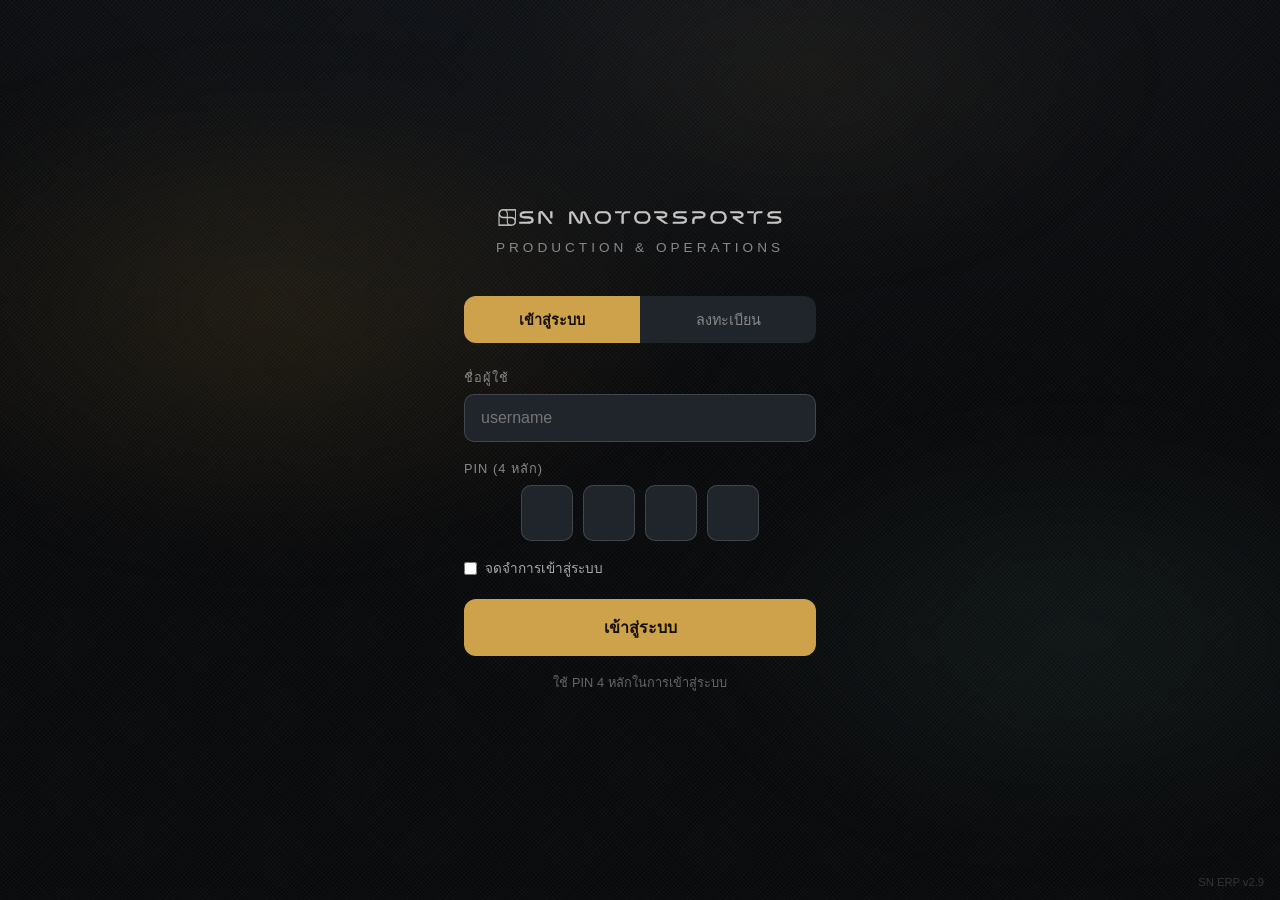
==== admin.html @ 0fe87584 "perf: cut Apps Script call volume + parallelize slow loads (fixes slow loads & flaky login) Every /e" ====
<!DOCTYPE html>
<html lang="th">
<head>
<!--sn-me-->
<script>(function(){try{var page=(location.pathname.split('/').pop()||'index.html');if(page==='login.html')return;var API='https://script.google.com/macros/s/AKfycbzMqTc5rY4oi2jelEuuMZhybmbx-_13zaG0zDDrjvjC09Bx3sloUEa4c1V8Cv3fTtZW/exec';var tok=sessionStorage.getItem('sn_token')||localStorage.getItem('sn_token');var raw=sessionStorage.getItem('sn_user')||localStorage.getItem('sn_user');if(!tok||!raw)return;var u;try{u=JSON.parse(raw);}catch(e){return;}try{var _mt=+(sessionStorage.getItem('sn_me_ts')||0);if(Date.now()-_mt<300000)return;sessionStorage.setItem('sn_me_ts',String(Date.now()));}catch(e){}var keep=!!localStorage.getItem('sn_token');fetch(API+'?api=authMe&token='+encodeURIComponent(tok)).then(function(r){return r.json()}).then(function(d){if(!d)return;if(d.success===false&&(d.code===401||d.code===403)){sessionStorage.clear();try{localStorage.removeItem('sn_token');localStorage.removeItem('sn_user');localStorage.removeItem('sn_perms');}catch(e){}location.replace('login.html');return;}if(d.success&&d.user&&d.user.role&&d.user.role!==u.role){sessionStorage.setItem('sn_user',JSON.stringify(d.user));if(keep)localStorage.setItem('sn_user',JSON.stringify(d.user));fetch(API+'?api=getPermissions').then(function(r){return r.json()}).then(function(pr){if(pr&&pr.permissions){var pj=JSON.stringify(pr.permissions);sessionStorage.setItem('sn_perms',pj);if(keep)localStorage.setItem('sn_perms',pj);}}).catch(function(){}).then(function(){location.reload();});}}).catch(function(){});}catch(e){}})();</script>

<!--sn-perm-->
<script>(function(){try{var page=(location.pathname.split('/').pop()||'index.html');if(page==='login.html'||page==='index.html'||page==='hub.html')return;var raw=sessionStorage.getItem('sn_user')||localStorage.getItem('sn_user');if(!raw)return;var u=JSON.parse(raw);if(!u||u.role==='admin')return;var P=null;try{P=JSON.parse(sessionStorage.getItem('sn_perms')||localStorage.getItem('sn_perms')||'null');}catch(e){}if(P&&P[u.role]){if(P[u.role].indexOf(page)===-1){location.replace('index.html');return;}var allow=P[u.role];document.addEventListener('DOMContentLoaded',function(){document.querySelectorAll('.bottom-nav a,.bnav a').forEach(function(a){var h=(a.getAttribute('href')||'').split('/').pop();if(h&&/\.html$/.test(h)&&h!=='index.html'&&h!=='hub.html'&&allow.indexOf(h)===-1)a.style.display='none';});});}}catch(e){}})();</script>

<link rel="icon" type="image/svg+xml" href="icon.svg">
<link rel="apple-touch-icon" href="icon-192.png">

<meta name="apple-mobile-web-app-capable" content="yes">
<meta name="apple-mobile-web-app-status-bar-style" content="black">
<meta name="theme-color" content="#0a0a0a">

<meta charset="UTF-8">
<meta name="viewport" content="width=device-width,initial-scale=1.0,maximum-scale=1.0,user-scalable=no">
<title>SN ERP — Admin Panel</title>
<link rel="manifest" href="manifest.json">
<style>
*{margin:0;padding:0;box-sizing:border-box}
body{background:#0a0a0a;color:#e0e0e0;font-family:-apple-system,BlinkMacSystemFont,'Segoe UI',Roboto,sans-serif;padding-top:48px}
.auth-bar{position:fixed;top:0;left:0;right:0;height:40px;background:#111;border-bottom:1px solid #222;display:flex;align-items:center;padding:0 12px;font-size:.8rem;z-index:999;gap:8px}
.auth-bar .spacer{flex:1}
.role-badge{padding:2px 8px;border-radius:4px;font-size:.7rem;font-weight:600;text-transform:uppercase}
.role-admin{background:rgba(231,76,60,.2);color:#e74c3c}
.role-manager{background:rgba(243,156,18,.2);color:#f39c12}
.role-operator{background:rgba(46,204,113,.2);color:#68b09b}
.logout-btn{background:#333;border:none;color:#aaa;padding:4px 10px;border-radius:4px;cursor:pointer;font-size:.75rem}
.logout-btn:hover{color:#fff}
.container{max-width:800px;margin:0 auto;padding:16px}
.page-header{display:flex;align-items:center;justify-content:space-between;margin-bottom:20px;flex-wrap:wrap;gap:10px}
.page-header h1{font-size:1.3rem;font-weight:700;color:#fff}
.back-link{color:#888;text-decoration:none;font-size:.85rem}
.back-link:hover{color:#fff}
.stats-row{display:flex;gap:12px;margin-bottom:20px;flex-wrap:wrap}
.stat-card{background:#1a1a1a;border:1px solid #222;border-radius:10px;padding:12px 16px;flex:1;min-width:100px;text-align:center}
.stat-card .num{font-size:1.5rem;font-weight:700;color:#fff}
.stat-card .label{font-size:.7rem;color:#888;text-transform:uppercase;letter-spacing:1px;margin-top:2px}
.user-card{background:#1a1a1a;border:1px solid #222;border-radius:10px;padding:14px 16px;margin-bottom:10px;display:flex;align-items:center;gap:12px;flex-wrap:wrap}
.user-card .user-info{flex:1;min-width:140px}
.user-card .user-name{font-weight:600;color:#fff;font-size:.95rem}
.user-card .user-id{color:#666;font-size:.75rem;margin-top:2px}
.user-card .user-actions{display:flex;gap:8px;align-items:center;flex-wrap:wrap}
.role-select{background:#111;border:1px solid #333;color:#e0e0e0;padding:6px 10px;border-radius:6px;font-size:.8rem;cursor:pointer;outline:none}
.role-select:focus{border-color:#e74c3c}
.btn-sm{padding:6px 12px;border:none;border-radius:6px;font-size:.75rem;cursor:pointer;font-weight:500;transition:opacity .2s}
.btn-sm:hover{opacity:.85}
.btn-reset{background:#333;color:#ccc}
.btn-delete{background:rgba(231,76,60,.15);color:#e74c3c}
.btn-save{background:#e74c3c;color:#fff}
.loading{text-align:center;padding:40px;color:#666}
.toast{position:fixed;bottom:20px;left:50%;transform:translateX(-50%);background:#68b09b;color:#fff;padding:10px 20px;border-radius:8px;font-size:.85rem;display:none;z-index:9999}
.toast.error{background:#e74c3c}
.empty-state{text-align:center;padding:40px;color:#666;font-size:.9rem}
.perm-table{width:100%;border-collapse:collapse;font-size:.82rem;background:#1a1a1a;border:1px solid #222;border-radius:10px;overflow:hidden}
.perm-table th,.perm-table td{padding:10px 6px;border-bottom:1px solid #222;text-align:center}
.perm-table tr:last-child td{border-bottom:none}
.perm-table th:first-child,.perm-table td:first-child{text-align:left;padding-left:14px;color:#ccc}
.perm-table thead th{color:#888;text-transform:uppercase;font-size:.66rem;letter-spacing:.5px}
.perm-table input{width:18px;height:18px;accent-color:#cea24a;cursor:pointer}
@media(max-width:480px){
.user-card{flex-direction:column;align-items:flex-start}
.user-card .user-actions{width:100%;justify-content:flex-end}
}
</style>
<!--sn-perf-->
<link rel="preconnect" href="https://script.google.com" crossorigin>
<link rel="preconnect" href="https://cdnjs.cloudflare.com">
<script>if('serviceWorker'in navigator){addEventListener('load',function(){navigator.serviceWorker.register('sw.js').catch(function(){})})}</script>
<link rel="stylesheet" href="axis.css">
</head>
<body>

<div class="container">
  <div class="page-header">
    <h1>Admin Panel</h1>
    <a href="index.html" class="back-link">Hub</a>
  </div>
  
  <div class="stats-row" id="statsRow">
    <div class="stat-card"><div class="num" id="totalUsers">-</div><div class="label">Users</div></div>
    <div class="stat-card"><div class="num" id="totalAdmin">-</div><div class="label">Admin</div></div>
    <div class="stat-card"><div class="num" id="totalProduction">-</div><div class="label">Production</div></div>
    <div class="stat-card"><div class="num" id="totalFinance">-</div><div class="label">Finance</div></div>
    <div class="stat-card"><div class="num" id="totalMarketing">-</div><div class="label">Marketing</div></div>
  </div>
  
  <div style="display:flex;justify-content:flex-end;margin:0 0 12px">
    <button class="btn-sm btn-save" onclick="toggleAddUser()">+ เพิ่มผู้ใช้</button>
  </div>
  <div id="addUserForm" style="display:none;background:#151515;border:1px solid #222;border-radius:12px;padding:14px;margin-bottom:14px">
    <div style="font-weight:700;margin-bottom:10px">เพิ่มผู้ใช้ใหม่</div>
    <input id="nuUser" placeholder="username (a-z, 0-9, _)" autocapitalize="off" autocorrect="off" spellcheck="false" style="width:100%;padding:10px;border-radius:8px;border:1px solid #333;background:#0d0d0d;color:#fff;margin-bottom:8px">
    <input id="nuName" placeholder="ชื่อแสดง" style="width:100%;padding:10px;border-radius:8px;border:1px solid #333;background:#0d0d0d;color:#fff;margin-bottom:8px">
    <input id="nuPin" placeholder="PIN 4 หลัก" maxlength="4" inputmode="numeric" style="width:100%;padding:10px;border-radius:8px;border:1px solid #333;background:#0d0d0d;color:#fff;margin-bottom:8px">
    <select id="nuRole" class="role-select" style="width:100%;margin-bottom:12px">
      <option value="production">Production</option>
      <option value="finance">Finance</option>
      <option value="marketing">Marketing</option>
      <option value="admin">Admin</option>
    </select>
    <div style="display:flex;gap:8px;justify-content:flex-end">
      <button class="btn-sm btn-reset" onclick="toggleAddUser()">ยกเลิก</button>
      <button class="btn-sm btn-save" onclick="addUser()">สร้างผู้ใช้</button>
    </div>
  </div>

  <div id="userList"><div class="loading">Loading users...</div></div>

  <div style="margin-top:28px">
    <h2 style="font-size:1.1rem;color:#fff;margin-bottom:6px">สิทธิ์การเข้าถึง (Permissions)</h2>
    <p style="color:#888;font-size:.8rem;margin-bottom:12px">ติ๊กว่าแต่ละแผนกเห็นหน้าไหนได้บ้าง · <strong style="color:#cea24a">admin เห็นทุกหน้าเสมอ</strong> · หน้า Hub เปิดให้ทุกคน</p>
    <div id="permMatrix" class="loading">Loading...</div>
    <div style="display:flex;justify-content:flex-end;margin-top:12px">
      <button class="btn-sm btn-save" onclick="savePerms()">บันทึกสิทธิ์</button>
    </div>
  </div>
</div>

<div class="toast" id="toast"></div>

<script>
var API = 'https://script.google.com/macros/s/AKfycbzMqTc5rY4oi2jelEuuMZhybmbx-_13zaG0zDDrjvjC09Bx3sloUEa4c1V8Cv3fTtZW/exec';

// ===== Auth Guard =====
(function(){
  var t=sessionStorage.getItem('sn_token')||localStorage.getItem('sn_token');if(!sessionStorage.getItem('sn_token')&&localStorage.getItem('sn_token')){sessionStorage.setItem('sn_token',localStorage.getItem('sn_token'));sessionStorage.setItem('sn_user',localStorage.getItem('sn_user'));}
  var u=sessionStorage.getItem('sn_user');
  if(!t||!u){window.location.href='login.html';return;}
  u=JSON.parse(u);
  var perms={'admin.html':['admin'],'index.html':['admin','manager','operator'],'production.html':['admin','manager','operator'],'inventory.html':['admin','manager'],'finance.html':['admin'],'qr.html':['admin','manager','operator'],'report.html':['admin','manager']};
  var page=location.pathname.split('/').pop()||'index.html';
  if(perms[page]&&perms[page].indexOf(u.role)<0){window.location.href='index.html';return;}
  var bar=document.createElement('div');bar.className='auth-bar';
  bar.innerHTML='<img src="logo.svg" style="height:clamp(14px,3.5vw,22px);vertical-align:middle;margin-right:6px"><strong>'+u.name+'</strong><span class="role-badge role-'+u.role+'">'+u.role+'</span><span class="spacer"></span><button class="logout-btn" onclick="snLogout()">Logout</button>';
  document.body.prepend(bar);
  window._snUser=u; window._snToken=t;
})();
function snLogout(){
  var t=sessionStorage.getItem('sn_token');
  if(t)fetch(API,{method:'POST',headers:{'Content-Type':'text/plain'},body:JSON.stringify({action:'auth_logout',token:t})});
  sessionStorage.removeItem('sn_token');sessionStorage.removeItem('sn_user');localStorage.removeItem('sn_token');localStorage.removeItem('sn_user');
  window.location.href='login.html';
}

// ===== Add User =====
function toggleAddUser(){
  var f=document.getElementById('addUserForm');
  f.style.display = (f.style.display==='none'||!f.style.display) ? 'block' : 'none';
}
function addUser(){
  var u=document.getElementById('nuUser').value.trim();
  var n=document.getElementById('nuName').value.trim();
  var p=document.getElementById('nuPin').value;
  var role=document.getElementById('nuRole').value;
  if(!/^[a-zA-Z0-9_]+$/.test(u)){showToast('username ต้องเป็น a-z, 0-9, _ เท่านั้น','error');return;}
  if(!n){showToast('กรุณาระบุชื่อแสดง','error');return;}
  if(!/^\d{4}$/.test(p)){showToast('PIN ต้องเป็นตัวเลข 4 หลัก','error');return;}
  // register as operator first (backend only allows admin/manager/operator on register),
  // then promote to the chosen department role via auth_update_user
  apiPost({action:'auth_register',username:u,name:n,pin:p,role:'operator'},function(d){
    if(d.success){
      if(role!=='operator'){
        apiPost({action:'auth_update_user',token:window._snToken,targetUsername:u,newRole:role},function(){loadUsers();});
      }
      showToast('สร้างผู้ใช้ '+u+' ('+role+') แล้ว');
      document.getElementById('nuUser').value='';
      document.getElementById('nuName').value='';
      document.getElementById('nuPin').value='';
      toggleAddUser();
      loadUsers();
    } else {
      showToast(d.error||'สร้างผู้ใช้ไม่สำเร็จ','error');
    }
  });
}

// ===== Load Users =====
function loadUsers(){
  var token = window._snToken;
  fetch(API+'?api=authListUsers&token='+token)
  .then(function(r){return r.json();})
  .then(function(d){
    if(d.error){document.getElementById('userList').innerHTML='<div class="empty-state">'+d.error+'</div>';return;}
    var users = d.users || [];
    renderStats(users);
    renderUsers(users);
  })
  .catch(function(err){
    document.getElementById('userList').innerHTML='<div class="empty-state">Error: '+err.message+'</div>';
  });
}

// role dropdown options — admin + 3 departments (+ keep any legacy role visible)
function roleOpts(cur){
  var roles=[['admin','Admin'],['production','Production'],['finance','Finance'],['marketing','Marketing']];
  if(cur && !roles.some(function(r){return r[0]===cur;})) roles.push([cur, cur]);
  return roles.map(function(r){return '<option value="'+r[0]+'"'+(cur===r[0]?' selected':'')+'>'+r[1]+'</option>';}).join('');
}

function renderStats(users){
  function c(role){return users.filter(function(u){return u.role===role;}).length;}
  document.getElementById('totalUsers').textContent = users.length;
  document.getElementById('totalAdmin').textContent = c('admin');
  document.getElementById('totalProduction').textContent = c('production');
  document.getElementById('totalFinance').textContent = c('finance');
  document.getElementById('totalMarketing').textContent = c('marketing');
}

function renderUsers(users){
  var html = '';
  users.forEach(function(u){
    var isSelf = u.username === window._snUser.username;
    html += '<div class="user-card" id="user-'+u.username+'">'
      + '<div class="user-info">'
      + '<div class="user-name">'+u.name+(isSelf?' (you)':'')+'</div>'
      + '<div class="user-id">@'+u.username+' | created: '+(u.created||'N/A')+'</div>'
      + '</div>'
      + '<div class="user-actions">'
      + '<select class="role-select" id="role-'+u.username+'" '+(isSelf?'disabled':'')+' data-original="'+u.role+'">'
      + roleOpts(u.role)
      + '</select>'
      + (isSelf?'':'<button class="btn-sm btn-save" onclick="changeRole(\''+u.username+'\')">Save</button>')
      + (isSelf?'':'<button class="btn-sm btn-reset" onclick="resetPin(\''+u.username+'\')">Reset PIN</button>')
      + (isSelf?'':'<button class="btn-sm btn-delete" onclick="deleteUser(\''+u.username+'\')">Delete</button>')
      + '</div></div>';
  });
  document.getElementById('userList').innerHTML = html || '<div class="empty-state">No users found</div>';
}

// ===== Actions =====
function changeRole(username){
  var sel = document.getElementById('role-'+username);
  var newRole = sel.value;
  var orig = sel.getAttribute('data-original');
  if(newRole === orig){showToast('Role is already '+newRole);return;}
  if(!confirm('Change '+username+' role to '+newRole+'?'))return;
  
  apiPost({action:'auth_update_user',token:window._snToken,targetUsername:username,newRole:newRole},function(d){
    if(d.success){showToast(username+' role changed to '+newRole);sel.setAttribute('data-original',newRole);loadUsers();}
    else showToast(d.error||'Failed','error');
  });
}

function resetPin(username){
  var newPin = prompt('New 4-digit PIN for '+username+':');
  if(!newPin||newPin.length!==4||!/^\d{4}$/.test(newPin)){showToast('PIN must be 4 digits','error');return;}
  
  apiPost({action:'auth_update_user',token:window._snToken,targetUsername:username,newPin:newPin},function(d){
    if(d.success) showToast('PIN reset for '+username);
    else showToast(d.error||'Failed','error');
  });
}

function deleteUser(username){
  if(!confirm('ปิดการใช้งาน '+username+' ? (ผู้ใช้จะเข้าระบบไม่ได้)'))return;
  // backend has no hard-delete; disabling (active:false) blocks login
  apiPost({action:'auth_update_user',token:window._snToken,targetUsername:username,active:false},function(d){
    if(d.success){showToast(username+' ถูกปิดการใช้งานแล้ว');loadUsers();}
    else showToast(d.error||'Failed','error');
  });
}

function apiPost(data, cb){
  fetch(API,{method:'POST',headers:{'Content-Type':'text/plain'},body:JSON.stringify(data)})
  .then(function(r){return r.json();})
  .then(cb)
  .catch(function(e){showToast('Network error: '+e.message,'error');});
}

function showToast(msg,type){
  var t=document.getElementById('toast');
  t.textContent=msg;
  t.className='toast'+(type==='error'?' error':'');
  t.style.display='block';
  setTimeout(function(){t.style.display='none';},3000);
}

// ===== Permissions matrix =====
var PERM_PAGES=[['production.html','Production'],['inventory.html','Inventory'],['finance.html','Finance'],['cost.html','Cost'],['qr.html','QR'],['report.html','Report']];
var PERM_ROLES=['production','finance','marketing'];
var _perms={};
function loadPerms(){
  fetch(API+'?api=getPermissions').then(function(r){return r.json()}).then(function(d){
    _perms=(d&&d.permissions)||{};
    renderPermMatrix();
  }).catch(function(){document.getElementById('permMatrix').innerHTML='<div class="empty-state">โหลดสิทธิ์ไม่ได้</div>';});
}
function renderPermMatrix(){
  var h='<table class="perm-table"><thead><tr><th>หน้า</th>';
  PERM_ROLES.forEach(function(r){h+='<th>'+r+'</th>';});
  h+='</tr></thead><tbody>';
  PERM_PAGES.forEach(function(pg){
    h+='<tr><td>'+pg[1]+'</td>';
    PERM_ROLES.forEach(function(r){
      var on=(_perms[r]||[]).indexOf(pg[0])!==-1;
      h+='<td><input type="checkbox" data-role="'+r+'" data-page="'+pg[0]+'"'+(on?' checked':'')+'></td>';
    });
    h+='</tr>';
  });
  h+='</tbody></table>';
  document.getElementById('permMatrix').innerHTML=h;
}
function savePerms(){
  var out={};
  PERM_ROLES.forEach(function(r){out[r]=[];});
  document.querySelectorAll('#permMatrix input[type=checkbox]').forEach(function(c){
    if(c.checked) out[c.getAttribute('data-role')].push(c.getAttribute('data-page'));
  });
  Object.keys(_perms).forEach(function(r){ if(PERM_ROLES.indexOf(r)===-1) out[r]=_perms[r]; }); // keep legacy roles
  apiPost({action:'save_permissions',token:window._snToken,permissions:out},function(d){
    if(d.success){_perms=out;showToast('บันทึกสิทธิ์แล้ว (ผู้ใช้เห็นผลเมื่อ login ใหม่)');}
    else showToast(d.error||'บันทึกไม่สำเร็จ','error');
  });
}

// Load on start
loadUsers();
loadPerms();
</script>
</body>
</html>
---- axis.css ----
/* ═══════════════════════════════════════════════════════════════════
   SN ERP — AXIS skin
   Shared design system that reskins every page to the AXIS instrument
   language: night-cockpit ground + carbon weave, gold (#cea24a) accent,
   teal (#68b09b) for "good", Psionic on Latin legends/nav/numerals.
   Loaded LAST in each <head> so it overrides the per-page inline CSS.
   Thai body text intentionally keeps the system font (Psionic is Latin-only).
   ═══════════════════════════════════════════════════════════════════ */
@font-face{
  font-family:'Psionic';
  src:url('fonts/psionic.otf') format('opentype');
  font-weight:normal;font-style:normal;font-display:swap;
}
:root{
  --ground:#08090b; --panel:#14171c; --panel2:#1a1e24; --panelhi:#20242b;
  --hair:rgba(238,240,244,.08); --hair2:rgba(238,240,244,.16);
  --gold:#cea24a; --goldhi:#e0b85a; --golddim:#7a6128; --goldglow:rgba(206,162,74,.16);
  --ink:#eef0f4; --ink2:#8b9199; --ink3:#565c64;
  --live:#68b09b; --amber:#f59e0b; --red:#e0554e;
  --psi:'Psionic','SF Mono',ui-monospace,Menlo,monospace;
}

/* ── Ground: deep cockpit + fine carbon-fibre weave ── */
body{
  background:
    repeating-linear-gradient(45deg, rgba(255,255,255,.014) 0 1.5px, transparent 1.5px 3px),
    repeating-linear-gradient(-45deg, rgba(255,255,255,.014) 0 1.5px, transparent 1.5px 3px),
    radial-gradient(135% 90% at 50% -8%, #101318 0%, #08090b 58%) fixed !important;
  color:var(--ink);
}

/* ── Auth bar → frosted dark w/ gold hairline ── */
.auth-bar{
  background:rgba(18,21,27,.72) !important;
  -webkit-backdrop-filter:blur(18px) saturate(1.2);backdrop-filter:blur(18px) saturate(1.2);
  border-bottom:1px solid rgba(206,162,74,.14) !important;
}
.auth-bar .user-info strong{color:var(--gold) !important}
.auth-bar .role-badge{font-family:var(--psi);letter-spacing:.1em}
.auth-bar .role-admin{background:var(--goldglow) !important;color:var(--gold) !important}
.auth-bar .logout-btn{border-color:var(--hair2) !important;color:var(--ink2) !important;font-family:var(--psi);letter-spacing:.06em}
.auth-bar .logout-btn:hover{border-color:var(--gold) !important;color:var(--gold) !important}

/* ── Wordmark / header ── */
.logo-text{font-family:var(--psi) !important;letter-spacing:.22em !important;color:var(--ink) !important;font-weight:400 !important}
.logo-sub{font-family:var(--psi) !important;color:var(--ink3) !important;letter-spacing:.42em !important}
.divider{background:linear-gradient(90deg,var(--golddim),var(--gold)) !important;box-shadow:0 0 12px -2px var(--goldglow)}

/* ── Panels: section cards / generic cards ── */
.section,.card,.phase-card,.stat,.stcard,.heat{
  background:linear-gradient(180deg,var(--panel2),var(--panel)) !important;
  border:1px solid var(--hair) !important;
}
.section{border-radius:16px !important}

/* ── Section icons (Hub) → gold-tinted, gold glyph ── */
.section-icon{color:var(--gold)}
.section-icon.prod,.section-icon.inv,.section-icon.fin{background:var(--goldglow) !important}
.section-title{letter-spacing:.01em}
.section-desc,.stat-lbl,.flow-step,.hdr{color:var(--ink3) !important}

/* ── Stat values: instrument numerals ── */
.stat-val,.stat .n,.big,.val{font-family:var(--psi) !important;font-variant-numeric:tabular-nums;letter-spacing:.02em}
.stat-val.red{color:var(--gold) !important}     /* "active / in-progress" reads as the accent */
.stat-val.green{color:var(--live) !important}
.stat-val.amber{color:var(--amber) !important}

/* ── Flow / active step ── */
.flow-step.active{color:var(--ink) !important;font-weight:600}
.flow-sep{color:var(--golddim) !important}

/* ── Buttons ── */
.btn-p,.btn-g{
  background:var(--gold) !important;color:#161003 !important;font-weight:700;
  box-shadow:0 8px 22px -10px var(--goldglow);
}
.btn-o{background:transparent !important;border:1px solid var(--hair2) !important;color:var(--ink2) !important}
.btn-o:active{border-color:var(--gold) !important;color:var(--gold) !important}

/* ── Bottom nav → gold active, Psionic ── */
.bottom-nav{background:rgba(15,17,21,.94) !important;border-top:1px solid rgba(206,162,74,.14) !important}
.bottom-nav a{font-family:var(--psi) !important;letter-spacing:.08em;color:var(--ink3) !important;text-transform:uppercase;font-size:9.5px !important}
.bottom-nav a.active{color:var(--gold) !important}

/* ── Sub-links (Hub) ── */
.sub-link{color:var(--ink2) !important;border-color:var(--hair) !important}
.sub-link:active{background:var(--panelhi) !important}
.sub-link .sl-arrow,.section-arrow{color:var(--golddim) !important}

/* ── Inputs ── */
input,select,textarea{background:var(--panelhi) !important;border:1px solid var(--hair2) !important;color:var(--ink) !important}
input:focus,select:focus,textarea:focus{border-color:var(--gold) !important;outline:none}

/* ── Spinners / accents ── */
.spinner,.loading-spinner{border-top-color:var(--gold) !important}

/* ── Toast (keep semantic ok/err, refine ok→gold) ── */
.toast-ok{background:var(--gold) !important;color:#161003 !important}

/* ── Admin FAB → gold pill ── */
.admin-fab{background:var(--gold) !important;color:#161003 !important;font-family:var(--psi);letter-spacing:.06em;
  box-shadow:0 8px 22px -8px var(--goldglow) !important}

/* ── Footer ── */
.footer{color:var(--ink3) !important;font-family:var(--psi);letter-spacing:.14em}

/* ── Timeline dots (QR) → gold "now" ── */
.tl-d.now{background:var(--gold) !important;border-color:var(--gold) !important;box-shadow:0 0 10px var(--goldglow) !important}
.tl-d.done{background:var(--live) !important;border-color:var(--live) !important}

/* ── Bespoke brand classes (finance / cost tabs & buttons) → gold, danger stays red ── */
.tab.active{background:var(--gold) !important;color:#161003 !important;border-color:var(--gold) !important}
.tab-bar{background:var(--panelhi) !important}
.tab-bar button.active{background:var(--gold) !important;color:#161003 !important}
.btn-primary{background:var(--gold) !important;color:#161003 !important}
.btn-primary:hover{background:var(--goldhi) !important}
.btn-secondary{background:var(--panelhi) !important;color:var(--ink) !important;border:1px solid var(--hair2) !important}
.upload-zone{border-color:var(--hair2) !important}
.upload-zone:hover,.upload-zone.dragover{border-color:var(--gold) !important;background:rgba(206,162,74,.06) !important}
.badge-income{background:rgba(104,176,155,.14) !important;color:var(--live) !important}
.status-step.done{background:var(--gold) !important}
.status-step.current{background:var(--amber) !important}
.filter-btn.active{color:var(--gold) !important;border-color:var(--gold) !important}
/* finance / generic cards + panels that use their own class names */
.cf-card,.summary-box,.preview-card,.inv-item,.sum-item,.modal,.confirm-box,.batch-card,.tab{
  background:linear-gradient(180deg,var(--panel2),var(--panel)) !important;border-color:var(--hair) !important;
}
/* numeric headline values → instrument face */
.sum-item .n,.batch-id{font-family:var(--psi) !important;font-variant-numeric:tabular-nums}
/* finance currency values can be large (฿ hundreds-of-thousands) → narrower tabular
   mono instead of the wide Psionic so they never overflow the card */
.summary-box .num,.cf-card .amount{font-family:ui-monospace,'SF Mono',Menlo,monospace !important;
  font-variant-numeric:tabular-nums;letter-spacing:-.01em;white-space:nowrap}
.summary-box .num{font-size:1.2rem !important}
.cf-card .amount{font-size:1.1rem !important}
/* page sub-heads / muted text alignment with AXIS ink scale */
.subtitle,.batch-meta,.inv-meta,.preview-row .label,.hdr{color:var(--ink3) !important}

/* ═══════════════════════════════════════════════════════════════════
   AXIS APP PARITY — frosted glass + living aero background
   Makes the ERP read like the SN AXIS companion app: translucent
   panels over a slowly-drifting gold/teal aero glow on the carbon weave.
   ═══════════════════════════════════════════════════════════════════ */

/* Living aero-flow layer — sits above the carbon ground, below content */
body::before{
  content:'';position:fixed;inset:-15%;z-index:-1;pointer-events:none;
  background:
    radial-gradient(38% 30% at 28% 38%, rgba(206,162,74,.12), transparent 70%),
    radial-gradient(32% 26% at 76% 66%, rgba(104,176,155,.08), transparent 72%),
    radial-gradient(30% 24% at 60% 18%, rgba(206,162,74,.06), transparent 70%);
  filter:blur(40px);
  animation:snAero 26s ease-in-out infinite alternate;
}
@keyframes snAero{
  0%{transform:translate3d(-3%,-2%,0) scale(1.05)}
  100%{transform:translate3d(3%,3%,0) scale(1.18)}
}

/* Frosted-glass primary surfaces — translucent + blur so the aero drifts through */
.section,.card,.phase-card,.stat,.stcard,.heat,.cf-card,.summary-box,
.modal,.confirm-box,.preview-card,.tab,.upload-zone{
  background:linear-gradient(180deg, rgba(27,31,38,.60), rgba(18,21,27,.50)) !important;
  -webkit-backdrop-filter:blur(16px) saturate(1.3);backdrop-filter:blur(16px) saturate(1.3);
  border:1px solid rgba(206,162,74,.10) !important;
}
/* List rows: translucent but NO blur (keeps long lists smooth on mobile) */
.batch-card,.inv-item,.sum-item{
  background:rgba(23,27,33,.55) !important;
  border:1px solid rgba(206,162,74,.08) !important;
}
/* gold-lit frost on selected/active */
.tab.active,.tab-bar button.active{
  background:var(--gold) !important;color:#161003 !important;
  -webkit-backdrop-filter:none;backdrop-filter:none;
}

/* Frosted footer nav (AXIS-app style) with a gold chip under the active tab */
.bottom-nav{
  background:rgba(13,15,19,.80) !important;
  -webkit-backdrop-filter:blur(20px) saturate(1.2);backdrop-filter:blur(20px) saturate(1.2);
  border-top:1px solid rgba(206,162,74,.16) !important;
}
.bottom-nav a.active{position:relative}
.bottom-nav a.active::after{
  content:'';position:absolute;left:50%;bottom:5px;transform:translateX(-50%);
  width:18px;height:3px;border-radius:2px;background:var(--gold);box-shadow:0 0 8px var(--goldglow);
}

/* Softer, deeper card shadow so panels float like the app */
.section,.card,.cf-card,.summary-box,.stat{box-shadow:0 10px 30px -18px rgba(0,0,0,.7)}

@media (prefers-reduced-motion: reduce){
  body::before{animation:none}
}

/* admin primary action button → gold (was racing red) */
.btn-save{background:var(--gold) !important;color:#161003 !important;font-weight:700}

/* department role badges (auth-bar + admin) */
.role-production{background:rgba(96,165,250,.18) !important;color:#60a5fa !important}
.role-finance{background:rgba(104,176,155,.18) !important;color:#68b09b !important}
.role-marketing{background:rgba(167,139,250,.18) !important;color:#a78bfa !important}
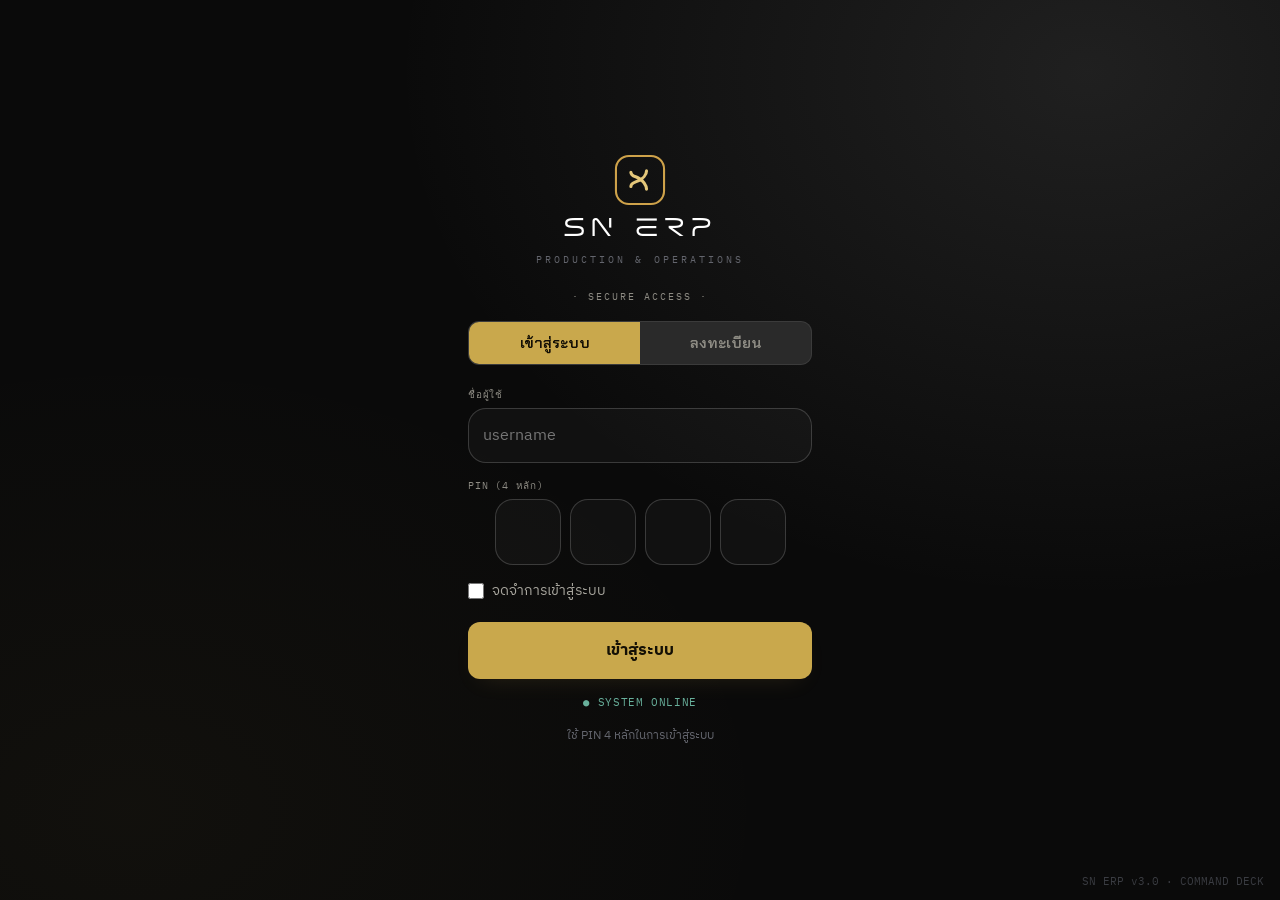
==== commit cafd1c3d: "Implement Operations Lounge UI and batch media evidence flow" ====
--- a/admin.html
+++ b/admin.html
@@ -70,6 +70,8 @@
 <link rel="preconnect" href="https://cdnjs.cloudflare.com">
 <script>if('serviceWorker'in navigator){addEventListener('load',function(){navigator.serviceWorker.register('sw.js').catch(function(){})})}</script>
 <link rel="stylesheet" href="axis.css">
+<link rel="stylesheet" href="lounge.css">
+<script src="axis.js" defer></script>
 </head>
 <body>
 
--- a/axis.css
+++ b/axis.css
@@ -1,203 +1,286 @@
 /* ═══════════════════════════════════════════════════════════════════
-   SN ERP — AXIS skin
-   Shared design system that reskins every page to the AXIS instrument
-   language: night-cockpit ground + carbon weave, gold (#cea24a) accent,
-   teal (#68b09b) for "good", Psionic on Latin legends/nav/numerals.
-   Loaded LAST in each <head> so it overrides the per-page inline CSS.
-   Thai body text intentionally keeps the system font (Psionic is Latin-only).
-   ═══════════════════════════════════════════════════════════════════ */
-@font-face{
-  font-family:'Psionic';
-  src:url('fonts/psionic.otf') format('opentype');
-  font-weight:normal;font-style:normal;font-display:swap;
-}
+   SN ERP — COMMAND DECK skin  (direction A+C)
+   A's carbon-and-gold gauge shell + C's dense mono data & status chips.
+   Loaded LAST in each <head> so it overrides per-page inline CSS.
+   Type: Chakra Petch (display/labels/numerals, Thai+Latin) ·
+         IBM Plex Sans Thai (body) · IBM Plex Mono (ids/data/system text).
+   ═══════════════════════════════════════════════════════════════════ */
+@import url('https://fonts.googleapis.com/css2?family=Chakra+Petch:wght@400;500;600;700&family=IBM+Plex+Sans+Thai:wght@300;400;500;600;700&family=IBM+Plex+Mono:wght@400;500;600&display=swap');
+/* SN brand wordmark font (Latin-only) — used for the "SN ERP" wordmark */
+@font-face{font-family:'Psionic';src:url('fonts/psionic.otf') format('opentype');font-weight:400 700;font-style:normal;font-display:swap;}
+
 :root{
-  --ground:#08090b; --panel:#14171c; --panel2:#1a1e24; --panelhi:#20242b;
-  --hair:rgba(238,240,244,.08); --hair2:rgba(238,240,244,.16);
-  --gold:#cea24a; --goldhi:#e0b85a; --golddim:#7a6128; --goldglow:rgba(206,162,74,.16);
-  --ink:#eef0f4; --ink2:#8b9199; --ink3:#565c64;
-  --live:#68b09b; --amber:#f59e0b; --red:#e0554e;
-  --psi:'Psionic','SF Mono',ui-monospace,Menlo,monospace;
-}
-
-/* ── Ground: deep cockpit + fine carbon-fibre weave ── */
-body{
+  --ground:#08090b; --panel:#141519; --panel2:#181b21; --panelhi:#1e222a;
+  --hair:rgba(238,240,244,.08); --hair2:rgba(238,240,244,.15);
+  --gold:#cea24a; --goldhi:#e4c77a; --golddim:#7a6128; --goldglow:rgba(206,162,74,.16); --goldline:rgba(206,162,74,.22);
+  --ink:#ecebe5; --ink2:#8d8b83; --ink3:#63656d;
+  --live:#68b09b; --amber:#e8a13c; --red:#e5555a;
+  --disp:'Chakra Petch',system-ui,sans-serif;
+  --body:'IBM Plex Sans Thai',system-ui,sans-serif;
+  --mono:'IBM Plex Mono',ui-monospace,'SF Mono',Menlo,monospace;
+  --psi:var(--disp);   /* legacy: everything that used Psionic now uses Chakra Petch */
+}
+
+/* ── Global type ── */
+body{font-family:var(--body) !important;color:var(--ink);
   background:
-    repeating-linear-gradient(45deg, rgba(255,255,255,.014) 0 1.5px, transparent 1.5px 3px),
-    repeating-linear-gradient(-45deg, rgba(255,255,255,.014) 0 1.5px, transparent 1.5px 3px),
-    radial-gradient(135% 90% at 50% -8%, #101318 0%, #08090b 58%) fixed !important;
-  color:var(--ink);
-}
-
-/* ── Auth bar → frosted dark w/ gold hairline ── */
-.auth-bar{
-  background:rgba(18,21,27,.72) !important;
-  -webkit-backdrop-filter:blur(18px) saturate(1.2);backdrop-filter:blur(18px) saturate(1.2);
-  border-bottom:1px solid rgba(206,162,74,.14) !important;
-}
-.auth-bar .user-info strong{color:var(--gold) !important}
-.auth-bar .role-badge{font-family:var(--psi);letter-spacing:.1em}
-.auth-bar .role-admin{background:var(--goldglow) !important;color:var(--gold) !important}
-.auth-bar .logout-btn{border-color:var(--hair2) !important;color:var(--ink2) !important;font-family:var(--psi);letter-spacing:.06em}
-.auth-bar .logout-btn:hover{border-color:var(--gold) !important;color:var(--gold) !important}
-
-/* ── Wordmark / header ── */
-.logo-text{font-family:var(--psi) !important;letter-spacing:.22em !important;color:var(--ink) !important;font-weight:400 !important}
-.logo-sub{font-family:var(--psi) !important;color:var(--ink3) !important;letter-spacing:.42em !important}
-.divider{background:linear-gradient(90deg,var(--golddim),var(--gold)) !important;box-shadow:0 0 12px -2px var(--goldglow)}
-
-/* ── Panels: section cards / generic cards ── */
-.section,.card,.phase-card,.stat,.stcard,.heat{
-  background:linear-gradient(180deg,var(--panel2),var(--panel)) !important;
-  border:1px solid var(--hair) !important;
-}
-.section{border-radius:16px !important}
-
-/* ── Section icons (Hub) → gold-tinted, gold glyph ── */
-.section-icon{color:var(--gold)}
-.section-icon.prod,.section-icon.inv,.section-icon.fin{background:var(--goldglow) !important}
-.section-title{letter-spacing:.01em}
-.section-desc,.stat-lbl,.flow-step,.hdr{color:var(--ink3) !important}
-
-/* ── Stat values: instrument numerals ── */
-.stat-val,.stat .n,.big,.val{font-family:var(--psi) !important;font-variant-numeric:tabular-nums;letter-spacing:.02em}
-.stat-val.red{color:var(--gold) !important}     /* "active / in-progress" reads as the accent */
-.stat-val.green{color:var(--live) !important}
-.stat-val.amber{color:var(--amber) !important}
-
-/* ── Flow / active step ── */
-.flow-step.active{color:var(--ink) !important;font-weight:600}
-.flow-sep{color:var(--golddim) !important}
-
-/* ── Buttons ── */
-.btn-p,.btn-g{
-  background:var(--gold) !important;color:#161003 !important;font-weight:700;
-  box-shadow:0 8px 22px -10px var(--goldglow);
-}
-.btn-o{background:transparent !important;border:1px solid var(--hair2) !important;color:var(--ink2) !important}
-.btn-o:active{border-color:var(--gold) !important;color:var(--gold) !important}
-
-/* ── Bottom nav → gold active, Psionic ── */
-.bottom-nav{background:rgba(15,17,21,.94) !important;border-top:1px solid rgba(206,162,74,.14) !important}
-.bottom-nav a{font-family:var(--psi) !important;letter-spacing:.08em;color:var(--ink3) !important;text-transform:uppercase;font-size:9.5px !important}
-.bottom-nav a.active{color:var(--gold) !important}
-
-/* ── Sub-links (Hub) ── */
-.sub-link{color:var(--ink2) !important;border-color:var(--hair) !important}
-.sub-link:active{background:var(--panelhi) !important}
-.sub-link .sl-arrow,.section-arrow{color:var(--golddim) !important}
-
-/* ── Inputs ── */
-input,select,textarea{background:var(--panelhi) !important;border:1px solid var(--hair2) !important;color:var(--ink) !important}
-input:focus,select:focus,textarea:focus{border-color:var(--gold) !important;outline:none}
-
-/* ── Spinners / accents ── */
-.spinner,.loading-spinner{border-top-color:var(--gold) !important}
-
-/* ── Toast (keep semantic ok/err, refine ok→gold) ── */
-.toast-ok{background:var(--gold) !important;color:#161003 !important}
-
-/* ── Admin FAB → gold pill ── */
-.admin-fab{background:var(--gold) !important;color:#161003 !important;font-family:var(--psi);letter-spacing:.06em;
-  box-shadow:0 8px 22px -8px var(--goldglow) !important}
-
-/* ── Footer ── */
-.footer{color:var(--ink3) !important;font-family:var(--psi);letter-spacing:.14em}
-
-/* ── Timeline dots (QR) → gold "now" ── */
-.tl-d.now{background:var(--gold) !important;border-color:var(--gold) !important;box-shadow:0 0 10px var(--goldglow) !important}
-.tl-d.done{background:var(--live) !important;border-color:var(--live) !important}
-
-/* ── Bespoke brand classes (finance / cost tabs & buttons) → gold, danger stays red ── */
-.tab.active{background:var(--gold) !important;color:#161003 !important;border-color:var(--gold) !important}
-.tab-bar{background:var(--panelhi) !important}
-.tab-bar button.active{background:var(--gold) !important;color:#161003 !important}
-.btn-primary{background:var(--gold) !important;color:#161003 !important}
-.btn-primary:hover{background:var(--goldhi) !important}
-.btn-secondary{background:var(--panelhi) !important;color:var(--ink) !important;border:1px solid var(--hair2) !important}
-.upload-zone{border-color:var(--hair2) !important}
-.upload-zone:hover,.upload-zone.dragover{border-color:var(--gold) !important;background:rgba(206,162,74,.06) !important}
-.badge-income{background:rgba(104,176,155,.14) !important;color:var(--live) !important}
-.status-step.done{background:var(--gold) !important}
-.status-step.current{background:var(--amber) !important}
-.filter-btn.active{color:var(--gold) !important;border-color:var(--gold) !important}
-/* finance / generic cards + panels that use their own class names */
-.cf-card,.summary-box,.preview-card,.inv-item,.sum-item,.modal,.confirm-box,.batch-card,.tab{
-  background:linear-gradient(180deg,var(--panel2),var(--panel)) !important;border-color:var(--hair) !important;
-}
-/* numeric headline values → instrument face */
-.sum-item .n,.batch-id{font-family:var(--psi) !important;font-variant-numeric:tabular-nums}
-/* finance currency values can be large (฿ hundreds-of-thousands) → narrower tabular
-   mono instead of the wide Psionic so they never overflow the card */
-.summary-box .num,.cf-card .amount{font-family:ui-monospace,'SF Mono',Menlo,monospace !important;
-  font-variant-numeric:tabular-nums;letter-spacing:-.01em;white-space:nowrap}
-.summary-box .num{font-size:1.2rem !important}
-.cf-card .amount{font-size:1.1rem !important}
-/* page sub-heads / muted text alignment with AXIS ink scale */
-.subtitle,.batch-meta,.inv-meta,.preview-row .label,.hdr{color:var(--ink3) !important}
-
-/* ═══════════════════════════════════════════════════════════════════
-   AXIS APP PARITY — frosted glass + living aero background
-   Makes the ERP read like the SN AXIS companion app: translucent
-   panels over a slowly-drifting gold/teal aero glow on the carbon weave.
-   ═══════════════════════════════════════════════════════════════════ */
-
-/* Living aero-flow layer — sits above the carbon ground, below content */
+    repeating-linear-gradient(45deg, rgba(255,255,255,.013) 0 1.5px, transparent 1.5px 3px),
+    repeating-linear-gradient(-45deg, rgba(255,255,255,.013) 0 1.5px, transparent 1.5px 3px),
+    radial-gradient(135% 90% at 50% -8%, #14171d 0%, #08090b 56%) fixed !important;
+}
+h1,h2,h3,.section-title,.logo-text{font-family:var(--disp) !important}
+
+/* Living aero-flow layer (kept, calmer) */
 body::before{
   content:'';position:fixed;inset:-15%;z-index:-1;pointer-events:none;
   background:
-    radial-gradient(38% 30% at 28% 38%, rgba(206,162,74,.12), transparent 70%),
-    radial-gradient(32% 26% at 76% 66%, rgba(104,176,155,.08), transparent 72%),
-    radial-gradient(30% 24% at 60% 18%, rgba(206,162,74,.06), transparent 70%);
-  filter:blur(40px);
-  animation:snAero 26s ease-in-out infinite alternate;
-}
-@keyframes snAero{
-  0%{transform:translate3d(-3%,-2%,0) scale(1.05)}
-  100%{transform:translate3d(3%,3%,0) scale(1.18)}
-}
-
-/* Frosted-glass primary surfaces — translucent + blur so the aero drifts through */
+    radial-gradient(38% 30% at 26% 36%, rgba(206,162,74,.11), transparent 70%),
+    radial-gradient(32% 26% at 78% 68%, rgba(104,176,155,.06), transparent 72%);
+  filter:blur(46px);animation:snAero 30s ease-in-out infinite alternate;
+}
+@keyframes snAero{0%{transform:translate3d(-3%,-2%,0) scale(1.05)}100%{transform:translate3d(3%,3%,0) scale(1.16)}}
+@media (prefers-reduced-motion:reduce){body::before{animation:none}}
+
+/* ── Auth / app bar ── */
+.auth-bar{background:rgba(16,18,23,.78) !important;
+  -webkit-backdrop-filter:blur(18px) saturate(1.2);backdrop-filter:blur(18px) saturate(1.2);
+  border-bottom:1px solid var(--goldline) !important;}
+.auth-bar .user-info strong{color:var(--gold) !important}
+.auth-bar .role-badge,.role-badge{font-family:var(--mono);letter-spacing:.06em;font-size:9px}
+.auth-bar .role-admin{background:var(--goldglow) !important;color:var(--goldhi) !important}
+.auth-bar .logout-btn{border-color:var(--hair2) !important;color:var(--ink2) !important;font-family:var(--mono);letter-spacing:.04em}
+.auth-bar .logout-btn:active,.auth-bar .logout-btn:hover{border-color:var(--gold) !important;color:var(--gold) !important}
+
+/* ── Wordmark / header ── */
+.logo-text,.brand .wm,.appbar .wm{font-family:'Psionic',var(--disp),sans-serif !important}
+.logo-text{letter-spacing:.14em !important;color:var(--ink) !important;font-weight:400 !important}
+.logo-sub{font-family:var(--mono) !important;color:var(--ink3) !important;letter-spacing:.34em !important;font-size:9px !important}
+.divider{background:linear-gradient(90deg,var(--gold),transparent) !important;box-shadow:0 0 12px -2px var(--goldglow)}
+
+/* ── Console surfaces (sharper than frosted; defined lines) ── */
 .section,.card,.phase-card,.stat,.stcard,.heat,.cf-card,.summary-box,
-.modal,.confirm-box,.preview-card,.tab,.upload-zone{
-  background:linear-gradient(180deg, rgba(27,31,38,.60), rgba(18,21,27,.50)) !important;
-  -webkit-backdrop-filter:blur(16px) saturate(1.3);backdrop-filter:blur(16px) saturate(1.3);
-  border:1px solid rgba(206,162,74,.10) !important;
-}
-/* List rows: translucent but NO blur (keeps long lists smooth on mobile) */
+.preview-card,.modal,.confirm-box,.tab,.upload-zone{
+  background:linear-gradient(180deg, rgba(26,29,36,.72), rgba(18,21,27,.66)) !important;
+  -webkit-backdrop-filter:blur(14px) saturate(1.25);backdrop-filter:blur(14px) saturate(1.25);
+  border:1px solid var(--hair) !important;
+}
+.section{border-radius:16px !important;box-shadow:0 12px 34px -20px rgba(0,0,0,.8)}
+/* list rows: crisp, no blur (smooth long lists) */
 .batch-card,.inv-item,.sum-item{
-  background:rgba(23,27,33,.55) !important;
-  border:1px solid rgba(206,162,74,.08) !important;
-}
-/* gold-lit frost on selected/active */
-.tab.active,.tab-bar button.active{
-  background:var(--gold) !important;color:#161003 !important;
-  -webkit-backdrop-filter:none;backdrop-filter:none;
-}
-
-/* Frosted footer nav (AXIS-app style) with a gold chip under the active tab */
-.bottom-nav{
-  background:rgba(13,15,19,.80) !important;
+  background:rgba(22,25,31,.6) !important;border:1px solid var(--hair) !important;
+}
+.section-icon{color:var(--gold)}
+.section-icon.prod,.section-icon.inv,.section-icon.fin{background:var(--goldglow) !important}
+.section-desc,.stat-lbl,.flow-step,.hdr,.subtitle,.batch-meta,.inv-meta,.preview-row .label{color:var(--ink3) !important}
+
+/* ── Numerals / instrument values ── */
+.stat-val,.stat .n,.big,.val,.sum-item .n,.batch-id{font-family:var(--disp) !important;font-variant-numeric:tabular-nums;letter-spacing:.01em}
+.stat-val.red{color:var(--goldhi) !important}
+.stat-val.green{color:var(--live) !important}
+.stat-val.amber{color:var(--amber) !important}
+/* big currency → mono tabular so ฿ hundreds-of-thousands never overflow */
+.summary-box .num,.cf-card .amount{font-family:var(--disp) !important;font-variant-numeric:tabular-nums;
+  letter-spacing:-.01em;white-space:nowrap}
+.summary-box .num{font-size:1.25rem !important}.cf-card .amount{font-size:1.12rem !important}
+
+/* ── Buttons ── */
+.btn-p,.btn-g,.btn-primary,.btn-save{
+  background:linear-gradient(180deg,var(--goldhi),var(--gold)) !important;color:#141005 !important;font-weight:700;
+  font-family:var(--disp);box-shadow:0 10px 24px -12px var(--goldglow);}
+.btn-primary:hover{background:var(--goldhi) !important}
+.btn-o,.btn-secondary{background:rgba(255,255,255,.02) !important;border:1px solid var(--hair2) !important;color:var(--ink2) !important;font-family:var(--disp)}
+.btn-o:active,.btn-secondary:hover{border-color:var(--gold) !important;color:var(--gold) !important}
+
+/* ── Tabs / filters ── */
+.tab{font-family:var(--mono) !important;letter-spacing:.03em}
+.tab.active,.tab-bar button.active{background:var(--gold) !important;color:#141005 !important;border-color:var(--gold) !important;
+  -webkit-backdrop-filter:none;backdrop-filter:none;font-weight:600}
+.tab-bar{background:var(--panelhi) !important}
+.filter-btn.active{color:var(--gold) !important;border-color:var(--gold) !important}
+
+/* ── Inputs ── */
+input,select,textarea{background:rgba(255,255,255,.03) !important;border:1px solid var(--hair2) !important;color:var(--ink) !important;font-family:var(--body)}
+input:focus,select:focus,textarea:focus{border-color:var(--gold) !important;outline:none;box-shadow:0 0 0 2px var(--goldglow)}
+
+/* ── Bottom nav → mono, gold active chip ── */
+.bottom-nav{background:rgba(12,14,18,.86) !important;
   -webkit-backdrop-filter:blur(20px) saturate(1.2);backdrop-filter:blur(20px) saturate(1.2);
-  border-top:1px solid rgba(206,162,74,.16) !important;
-}
-.bottom-nav a.active{position:relative}
-.bottom-nav a.active::after{
-  content:'';position:absolute;left:50%;bottom:5px;transform:translateX(-50%);
-  width:18px;height:3px;border-radius:2px;background:var(--gold);box-shadow:0 0 8px var(--goldglow);
-}
-
-/* Softer, deeper card shadow so panels float like the app */
-.section,.card,.cf-card,.summary-box,.stat{box-shadow:0 10px 30px -18px rgba(0,0,0,.7)}
-
-@media (prefers-reduced-motion: reduce){
-  body::before{animation:none}
-}
-
-/* admin primary action button → gold (was racing red) */
-.btn-save{background:var(--gold) !important;color:#161003 !important;font-weight:700}
-
-/* department role badges (auth-bar + admin) */
+  border-top:1px solid var(--goldline) !important;}
+.bottom-nav a{font-family:var(--mono) !important;letter-spacing:.05em;color:var(--ink3) !important;text-transform:uppercase;font-size:9px !important}
+.bottom-nav a.active{color:var(--goldhi) !important;position:relative}
+.bottom-nav a.active::after{content:'';position:absolute;left:50%;bottom:5px;transform:translateX(-50%);
+  width:18px;height:3px;border-radius:2px;background:var(--gold);box-shadow:0 0 8px var(--goldglow)}
+
+/* ── Sub-links / arrows ── */
+.sub-link{color:var(--ink2) !important;border-color:var(--hair) !important;font-family:var(--disp)}
+.sub-link:active{background:var(--panelhi) !important}
+.sub-link .sl-arrow,.section-arrow{color:var(--golddim) !important}
+
+/* ── Misc accents ── */
+.spinner,.loading-spinner{border-top-color:var(--gold) !important}
+.toast-ok{background:var(--gold) !important;color:#141005 !important}
+.admin-fab{background:linear-gradient(180deg,var(--goldhi),var(--gold)) !important;color:#141005 !important;font-family:var(--disp);letter-spacing:.04em;box-shadow:0 8px 22px -8px var(--goldglow) !important}
+.footer,.footer *{color:var(--ink3) !important;font-family:var(--mono);letter-spacing:.14em}
+.tl-d.now{background:var(--gold) !important;border-color:var(--gold) !important;box-shadow:0 0 10px var(--goldglow) !important}
+.tl-d.done{background:var(--live) !important;border-color:var(--live) !important}
+.badge-income{background:rgba(104,176,155,.14) !important;color:var(--live) !important}
+.status-step.done{background:var(--gold) !important}.status-step.current{background:var(--amber) !important}
 .role-production{background:rgba(96,165,250,.18) !important;color:#60a5fa !important}
 .role-finance{background:rgba(104,176,155,.18) !important;color:#68b09b !important}
 .role-marketing{background:rgba(167,139,250,.18) !important;color:#a78bfa !important}
+
+/* ═══════════════════════════════════════════════════════════════════
+   COMMAND DECK components — reusable across pages
+   ═══════════════════════════════════════════════════════════════════ */
+.cd-sys{font-family:var(--mono);font-size:9px;letter-spacing:.05em;color:var(--ink3);
+  display:flex;justify-content:space-between;align-items:center;
+  border-bottom:1px solid var(--hair);padding-bottom:8px;margin-bottom:4px}
+.cd-sys .live{color:var(--live)}
+.cd-sechdr{font-family:var(--mono);font-size:10px;letter-spacing:.16em;text-transform:uppercase;
+  color:var(--ink2);display:flex;align-items:center;gap:7px;margin:14px 2px 8px}
+.cd-sechdr .d{width:5px;height:5px;border-radius:50%;background:var(--gold);box-shadow:0 0 6px var(--gold);flex:none}
+
+/* status chips */
+.cd-chip{font-family:var(--mono);font-size:9px;font-weight:600;letter-spacing:.04em;
+  padding:3px 8px;border-radius:5px;white-space:nowrap;display:inline-block;text-transform:uppercase}
+.cd-chip.ok{background:rgba(104,176,155,.16);color:#7fd0b6}
+.cd-chip.warn{background:rgba(232,161,60,.16);color:#eab55f}
+.cd-chip.crit{background:rgba(229,85,90,.18);color:#f08a8e}
+.cd-chip.print,.cd-chip.gold{background:var(--goldglow);color:var(--goldhi)}
+.cd-chip.in{background:rgba(104,176,155,.14);color:#7fd0b6}
+.cd-chip.ex{background:rgba(229,85,90,.16);color:#f08a8e}
+/* real production-status colours (match production.html b-* badges) */
+.cd-chip.red{background:rgba(248,113,113,.16);color:#f8a0a0}
+.cd-chip.blue{background:rgba(96,165,250,.16);color:#8fc0fb}
+.cd-chip.purple{background:rgba(167,139,250,.16);color:#c3b0fb}
+.cd-chip.green{background:rgba(104,176,155,.16);color:#7fd0b6}
+.cd-chip.grey{background:rgba(255,255,255,.08);color:#9a988f}
+
+/* dense mono data rows */
+.cd-rows{border:1px solid var(--hair);border-radius:12px;overflow:hidden;background:rgba(22,25,31,.5)}
+.cd-row{display:flex;align-items:center;gap:10px;padding:10px 12px;border-bottom:1px solid var(--hair);font-size:13px}
+.cd-row:last-child{border-bottom:0}
+.cd-row .id{font-family:var(--mono);font-size:11px;color:var(--ink2)}
+.cd-row .nm{font-family:var(--body);font-weight:500;color:var(--ink)}
+.cd-row .amt{margin-left:auto;font-family:var(--disp);font-weight:700;font-variant-numeric:tabular-nums}
+.cd-row .amt.g{color:var(--live)}.cd-row .amt.r{color:var(--red)}
+
+/* KPI cells (C) */
+.cd-cells{display:grid;grid-template-columns:1fr 1fr;gap:8px}
+.cd-cell{border:1px solid var(--hair);border-radius:11px;padding:10px 11px;background:rgba(255,255,255,.02)}
+.cd-cell .c{font-family:var(--mono);font-size:9px;letter-spacing:.04em;text-transform:uppercase;color:var(--ink3)}
+.cd-cell .v{font-family:var(--disp);font-weight:700;font-size:1.25rem;margin-top:3px;font-variant-numeric:tabular-nums}
+.cd-cell .v.g{color:var(--live)}.cd-cell .v.r{color:var(--red)}.cd-cell .v.a{color:var(--amber)}.cd-cell .v.gd{color:var(--goldhi)}
+.cd-cell .s{font-family:var(--mono);font-size:9px;color:var(--ink3);margin-top:2px}
+
+/* gold-ring hero */
+.cd-hero{border:1px solid var(--goldline);border-radius:16px;padding:12px 14px;
+  background:linear-gradient(180deg,rgba(206,162,74,.06),transparent)}
+.cd-hero .cap{font-family:var(--mono);font-size:9px;letter-spacing:.1em;text-transform:uppercase;color:var(--ink2)}
+.cd-rings{display:flex;gap:10px;margin-top:9px}
+.cd-ring{flex:1;display:flex;flex-direction:column;align-items:center;gap:4px}
+.cd-ring .v{font-family:var(--disp);font-weight:700;font-size:15px;font-variant-numeric:tabular-nums}
+.cd-ring .l{font-family:var(--mono);font-size:8.5px;letter-spacing:.04em;color:var(--ink2)}
+
+/* mini module tiles */
+.cd-tiles{display:grid;grid-template-columns:repeat(3,1fr);gap:8px}
+.cd-tile{border:1px solid var(--hair);border-radius:12px;padding:10px 11px;background:rgba(255,255,255,.022);
+  display:flex;flex-direction:column;gap:5px;text-decoration:none}
+.cd-tile .top{display:flex;align-items:center;justify-content:space-between}
+.cd-tile svg{width:16px;height:16px;stroke:var(--goldhi)}
+.cd-tile .n{font-family:var(--disp);font-weight:700;font-size:17px;color:var(--goldhi)}
+.cd-tile .lb{font-family:var(--mono);font-size:9px;letter-spacing:.03em;color:var(--ink2)}
+
+/* skeleton shimmer (loading state) */
+.cd-skel{position:relative;overflow:hidden;background:rgba(255,255,255,.04);border-radius:8px;min-height:14px}
+.cd-skel::after{content:'';position:absolute;inset:0;transform:translateX(-100%);
+  background:linear-gradient(90deg,transparent,rgba(206,162,74,.10),transparent);animation:cdShimmer 1.2s infinite}
+@keyframes cdShimmer{100%{transform:translateX(100%)}}
+@media (prefers-reduced-motion:reduce){.cd-skel::after{animation:none}}
+
+/* ═══════════════════════════════════════════════════════════════════
+   ALL PAGES — finish the Command Deck look (badges→mono chips, more cards)
+   ═══════════════════════════════════════════════════════════════════ */
+/* every status badge (inventory b-ok/low/crit/out · production b-created/startprod/
+   printfinish/outsource/qcpass/shipped · finance income/expense) → mono chip.
+   Colour variants keep their own bg/fg; we only restyle the typography+shape. */
+.badge{font-family:var(--mono) !important;letter-spacing:.04em !important;font-size:10px !important;
+  font-weight:600 !important;padding:3px 8px !important;border-radius:5px !important;text-transform:uppercase}
+.badge.role-admin,.badge.role-production,.badge.role-finance,.badge.role-marketing,
+.role-badge{text-transform:none}
+.badge-stream,.badge-beam{font-family:var(--mono) !important;letter-spacing:.04em}
+
+/* remaining card surfaces (admin · cost · qr · report) → console panels */
+.stat-card,.user-card,.variant-card,.batch-item,.cost-table{
+  background:linear-gradient(180deg, rgba(26,29,36,.72), rgba(18,21,27,.66)) !important;
+  border:1px solid var(--hair) !important;
+}
+.stat-card,.user-card{border-radius:14px !important}
+.stat-card .n,.stat-card .num,.stat-card .val,.user-card .n{font-family:var(--disp) !important;font-variant-numeric:tabular-nums}
+.variant-card.active,.variant-card.selected,.variant-card.sel{border-color:var(--gold) !important;box-shadow:0 0 0 1px var(--goldglow) !important}
+
+/* production status progress bar */
+.status-step{background:rgba(255,255,255,.06) !important}
+
+/* cost legend dots + table header → refined */
+.cost-table th{font-family:var(--mono) !important;letter-spacing:.04em;color:var(--ink3) !important;text-transform:uppercase;font-size:10px}
+.cost-table td{font-variant-numeric:tabular-nums}
+
+/* page section titles across pages use Chakra Petch already; muted heads → mono */
+.hdr{font-family:var(--mono) !important;letter-spacing:.1em}
+
+/* ── Finance cashflow summary → Command Deck KPI cells (2×2, mono cap on top) ── */
+#cfSummary{display:grid !important;grid-template-columns:1fr 1fr;gap:8px}
+#cfSummary .summary-box{display:flex !important;flex-direction:column-reverse;align-items:flex-start;
+  text-align:left;padding:11px 13px !important;gap:3px}
+#cfSummary .summary-box .lbl{font-family:var(--mono);font-size:10px;letter-spacing:.05em;text-transform:uppercase;color:var(--ink3) !important}
+#cfSummary .summary-box .num{font-size:1.4rem !important}
+
+/* ═══════════════════════════════════════════════════════════════════
+   DESKTOP — use the screen width instead of a narrow phone column.
+   Mobile (<900px) unchanged. Existing auto-fill grids expand naturally.
+   ═══════════════════════════════════════════════════════════════════ */
+@media (min-width:900px){
+  body{max-width:1080px !important;margin-left:auto !important;margin-right:auto !important;
+    padding-left:32px !important;padding-right:32px !important;padding-bottom:90px !important;}
+  /* keep the fixed bottom nav aligned to the same centered width */
+  .bottom-nav{max-width:1080px !important;left:0 !important;right:0 !important;
+    margin-left:auto !important;margin-right:auto !important;border-radius:14px 14px 0 0}
+  /* finance KPI cells 2×2 → 4 across; hub tiles already 3-col */
+  #cfSummary{grid-template-columns:repeat(4,1fr) !important}
+  /* two-up the hub data sections so the width isn't wasted */
+  .cd-hero{max-width:none}
+}
+/* wide desktop: a touch more room */
+@media (min-width:1200px){
+  body{max-width:1200px !important}
+  .bottom-nav{max-width:1200px !important}
+}
+
+/* Operations Lounge — rounded frosted surfaces, CI monochrome + functional finance colors. */
+:root{--ground:#0a0a0a;--panel:#1a1a1a;--panel2:#222;--panelhi:#2a2a2a;--ink:#e0e0e0;--ink2:#bdbdbd;--ink3:#999;--gold:#c9a84c;--goldhi:#c9a84c;--goldline:rgba(201,168,76,.22);--live:#86b69f;--red:#d18b87;--income:#86b69f;--expense:#d18b87;--body:'Sukhumvit Set',Thonburi,'IBM Plex Sans Thai',system-ui,sans-serif;--disp:'Psionic','Sukhumvit Set',Thonburi,'IBM Plex Sans Thai',sans-serif;--card-radius:24px}
+body{background:radial-gradient(ellipse at 85% 8%,rgba(189,189,189,.12),transparent 45%),radial-gradient(ellipse at 10% 90%,rgba(201,168,76,.04),transparent 40%),#0a0a0a !important;background-attachment:fixed!important}
+body::before{animation:none!important;background:none!important}
+.card,.batch-card,.phase-card,.hub-card,.cf-card,.summary-box,.stat-card,.user-card,.variant-card,.preview-card,.n8n-panel,.section,.cd-hero,.cd-tile,.cd-cell,.cd-rows,.cost-table{border-radius:var(--card-radius)!important;border:1px solid rgba(224,224,224,.13)!important;border-top-color:rgba(224,224,224,.24)!important;background:linear-gradient(135deg,rgba(43,43,43,.84),rgba(24,24,24,.94))!important;box-shadow:inset 0 1px 0 rgba(255,255,255,.03),0 12px 32px rgba(0,0,0,.14)!important;-webkit-backdrop-filter:blur(18px);backdrop-filter:blur(18px)}
+.card,.batch-card,.phase-card,.hub-card,.cf-card,.summary-box,.stat-card,.user-card,.variant-card,.preview-card,.section,.cd-hero,.cd-tile,.cd-cell{padding:20px!important}
+.modal,.confirm-box,.overlay .modal,.axis-media-panel{border-radius:28px!important;background:linear-gradient(135deg,rgba(38,38,38,.98),rgba(22,22,22,.98))!important;border:1px solid rgba(224,224,224,.2)!important;-webkit-backdrop-filter:blur(24px);backdrop-filter:blur(24px)}
+.modal-bg{align-items:center!important;padding:18px!important}.modal{max-height:88dvh;overflow-y:auto}.modal-bg.open .modal{transform:none}
+input:not([type=checkbox]):not([type=radio]),textarea,select,.select-box,.search-box{border-radius:18px!important;border-color:rgba(224,224,224,.2)!important}
+.btn,.btn-edit,.btn-del,.tab,.filter-btn,.badge,.cd-chip,.role-badge,.logout-btn,.chips button,.chip{border-radius:999px!important}
+.btn,.btn-edit,.btn-del,.logout-btn{min-height:44px}.badge,.cd-chip{font-family:var(--body)!important;letter-spacing:0!important;background:rgba(189,189,189,.09)!important;color:var(--ink2)!important;border:1px solid rgba(189,189,189,.16)!important}
+.cd-tile .n,.cd-tile svg,.stat-card .n,.stat-card .num,.auth-bar .user-info strong{color:var(--ink)!important;stroke:currentColor}
+.cd-sechdr,.hdr,.cd-cell .c,.cd-tile .lb{font-family:var(--body)!important;letter-spacing:.02em!important;font-size:12px!important;color:var(--ink2)!important}
+.cd-cell .s,.cd-ring .l,.cd-hero .cap,.cd-sys{font-size:11px!important;color:var(--ink2)!important}.cd-cell .v,.cd-tile .n{font-size:24px!important}.cd-row .id{font-size:12px!important;color:var(--ink2)!important}
+.status-step,.status-bar{border-radius:999px!important}.status-step.done,.status-step.current{background:var(--ink2)!important}.divider{background:linear-gradient(90deg,rgba(189,189,189,.3),transparent)!important;box-shadow:none!important}
+.axis-nav{display:flex;flex-wrap:wrap;gap:8px;padding:12px;margin:18px 0 24px;border:1px solid rgba(224,224,224,.13);border-top-color:rgba(224,224,224,.24);border-radius:28px;background:linear-gradient(120deg,rgba(43,43,43,.85),rgba(24,24,24,.93));-webkit-backdrop-filter:blur(20px);backdrop-filter:blur(20px)}
+.axis-nav a{flex:1;min-width:85px;display:flex;align-items:center;justify-content:center;text-align:center;min-height:44px;padding:10px 12px;border-radius:999px;color:var(--ink2);text-decoration:none;font-size:13px;border:1px solid transparent}
+.axis-nav a:hover{background:rgba(224,224,224,.06)}.axis-nav a[aria-current=page]{background:rgba(224,224,224,.08);border-color:rgba(224,224,224,.18);color:var(--ink)}
+.axis-lounge .bottom-nav,.axis-lounge .bnav{display:none!important}.axis-lounge{padding-bottom:24px!important}.axis-wordmark{position:relative}.axis-glitch{animation:axisGlitch .4s steps(2,end) 1}
+@keyframes axisGlitch{0%,100%{transform:none;text-shadow:none}25%{transform:translateX(2px);text-shadow:-2px 0 #bdbdbd}50%{transform:translateX(-2px);text-shadow:2px 0 #c9a84c}75%{transform:translateX(1px);text-shadow:none}}
+/* Green/red belong to amounts and transaction identity, never large card surfaces. */
+.green,.income,.money-income,#cfIncome,#h-in,.cd-row .amt.g,.cd-cell .v.g{color:var(--income)!important}.red,.expense,.money-expense,#cfExpense,#h-out,.cd-row .amt.r,.cd-cell .v.r{color:var(--expense)!important}
+.badge-income{color:var(--income)!important;background:rgba(134,182,159,.09)!important;border-color:rgba(134,182,159,.2)!important}.badge-expense{color:var(--expense)!important;background:rgba(209,139,135,.09)!important;border-color:rgba(209,139,135,.2)!important}
+#h-net{color:var(--ink)!important}.cd-ring:has(#h-in) svg circle:last-child{stroke:var(--income)}.cd-ring:has(#h-out) svg circle:last-child{stroke:var(--expense)}.cd-ring:has(#h-net) svg circle:last-child{stroke:var(--ink2)}
+@media(min-width:900px){body{max-width:1200px!important;padding:24px 32px!important}.axis-nav{margin-bottom:28px}.header{text-align:left!important}.cd-tiles{gap:16px}.cd-rings{gap:32px}.cd-ring .v{font-size:26px!important}.axis-hub-grid{display:grid;grid-template-columns:1.2fr 1fr;gap:20px}.axis-hub-grid .cd-rows{margin-top:12px}}
+@media(max-width:600px){.axis-nav{gap:4px;padding:8px;border-radius:24px}.axis-nav a{min-width:75px;font-size:12px;padding:8px}.card,.batch-card,.phase-card,.cd-hero,.cd-tile,.cd-cell{padding:16px!important}.cd-tiles{grid-template-columns:1fr!important}.cd-tile .top{gap:12px}.modal-bg{padding:12px!important}.modal{border-radius:24px!important}.axis-lounge input,.axis-lounge textarea,.axis-lounge select{font-size:16px!important}}
+@media(prefers-reduced-motion:reduce){.axis-glitch{animation:none!important}}
--- a/lounge.css
+++ b/lounge.css
@@ -0,0 +1,25 @@
+
+@font-face{font-family:SNDisplay;src:url(fonts/psionic.otf) format('opentype');font-display:swap}
+#sn-axis-demo{--sn-bg:#0a0a0a;--sn-text:#e0e0e0;--sn-silver:#bdbdbd;--sn-muted:#999;--sn-gold:#c9a84c;--sn-line:#ffffff20;font-family:'Sukhumvit Set',Thonburi,Arial,sans-serif;color:var(--sn-text)}
+#sn-axis-demo *{box-sizing:border-box}#sn-axis-demo button{font:inherit;color:inherit;cursor:inherit}#sn-axis-demo .sn-app{position:relative;isolation:isolate;background:var(--sn-bg);min-height:730px;overflow:hidden;border:1px solid #ffffff24;border-radius:28px}#sn-axis-demo .sn-app:before{content:'';position:absolute;z-index:-1;inset:0;background:radial-gradient(ellipse at 85% 20%,#bbb3,transparent 40%),radial-gradient(ellipse at 25% 90%,#c9a84c12,transparent 40%),repeating-linear-gradient(120deg,transparent 0 80px,#ffffff03 81px 82px);pointer-events:none}#sn-axis-demo .sn-display{font-family:SNDisplay,Arial,sans-serif;letter-spacing:.06em}#sn-axis-demo .sn-top{display:flex;align-items:center;justify-content:space-between;gap:16px;padding:22px 24px;border-bottom:1px solid var(--sn-line);background:linear-gradient(100deg,#161616f5,#181818dd);backdrop-filter:blur(var(--sn-blur,20px))}#sn-axis-demo .sn-brand{font-size:20px;position:relative}#sn-axis-demo .sn-brand small{display:block;font:11px Arial,sans-serif;letter-spacing:.22em;color:var(--sn-muted);margin-top:8px}#sn-axis-demo .sn-meta{font-size:12px;color:var(--sn-silver);display:flex;align-items:center;gap:16px;flex-wrap:wrap}#sn-axis-demo .sn-avatar{border:1px solid #ffffff33;border-radius:50%;width:34px;height:34px;display:grid;place-items:center;color:var(--sn-text)}#sn-axis-demo .sn-shell{display:grid;grid-template-columns:184px minmax(0,1fr);min-height:640px}#sn-axis-demo .sn-side{padding:22px 12px;background:linear-gradient(145deg,#1e1e1ef0,#111111ee);backdrop-filter:blur(var(--sn-blur,20px));border-right:1px solid var(--sn-line);display:flex;flex-direction:column;gap:5px}#sn-axis-demo .sn-nav-title{padding:10px 12px;color:var(--sn-muted);font-size:11px;letter-spacing:.15em}#sn-axis-demo .sn-nav{display:flex;align-items:center;gap:12px;border:1px solid transparent;background:transparent;padding:13px 12px;border-radius:999px;text-align:left;width:100%;font-size:13px;min-height:44px}#sn-axis-demo .sn-nav svg{width:17px;height:17px;flex-shrink:0}#sn-axis-demo .sn-nav[aria-pressed=true]{background:#ffffff0c;border-color:#ffffff20;color:#e0e0e0}#sn-axis-demo .sn-nav[aria-pressed=true]:before{content:'';width:2px;height:16px;background:var(--sn-gold)}#sn-axis-demo .sn-nav:hover{background:#ffffff0b}#sn-axis-demo .sn-side-foot{margin-top:auto;padding:26px 12px 12px;font-size:11px;color:var(--sn-muted);letter-spacing:.1em}#sn-axis-demo .sn-main{padding:26px;min-width:0}#sn-axis-demo .sn-heading{display:flex;justify-content:space-between;align-items:center;gap:16px;margin-bottom:24px}#sn-axis-demo .sn-eyebrow{color:var(--sn-muted);font-size:11px;letter-spacing:.13em;margin-bottom:8px}#sn-axis-demo h2{margin:0;font-size:25px;font-weight:400}#sn-axis-demo h3{font-size:16px;font-weight:400;margin:0}#sn-axis-demo p{margin:8px 0 0;font-size:13px;color:var(--sn-silver)}#sn-axis-demo .sn-action{border:1px solid var(--sn-line);background:#1a1a1a;padding:11px 16px;min-height:44px;border-radius:999px;font-size:12px;white-space:nowrap}#sn-axis-demo .sn-action.primary{background:var(--sn-gold);color:#0a0a0a;border-color:var(--sn-gold)}#sn-axis-demo .sn-action:hover{filter:brightness(1.12)}#sn-axis-demo .sn-kpis{display:grid;grid-template-columns:repeat(3,minmax(0,1fr));gap:12px;margin-bottom:20px}#sn-axis-demo .sn-glass{position:relative;background:linear-gradient(140deg,#2b2b2bf2,#181818eb);border:1px solid #ffffff20;border-top-color:#ffffff40;border-radius:var(--sn-radius,24px);backdrop-filter:blur(var(--sn-blur,20px));box-shadow:inset 0 1px 0 #ffffff06,0 12px 30px #0002}#sn-axis-demo .sn-kpi{padding:20px;overflow:hidden}#sn-axis-demo .sn-kpi label{display:block;font-size:12px;color:var(--sn-silver)}#sn-axis-demo .sn-value{font-size:30px;letter-spacing:-.025em;font-variant-numeric:tabular-nums;margin:12px 0 8px}#sn-axis-demo .sn-value small{font-size:13px;color:var(--sn-muted)}#sn-axis-demo .sn-kpi-foot{font-size:11px;color:var(--sn-muted)}#sn-axis-demo .sn-bars{display:flex;align-items:end;height:23px;gap:5px;position:absolute;right:18px;bottom:18px;opacity:.6}#sn-axis-demo .sn-bars span{width:4px;background:#bdbdbd;border-radius:1px}#sn-axis-demo .sn-grid{display:grid;grid-template-columns:minmax(0,1.35fr) minmax(0,1fr);gap:16px}#sn-axis-demo .sn-panel{padding:20px;min-width:0}#sn-axis-demo .sn-panel-head{display:flex;justify-content:space-between;align-items:center;gap:12px;margin-bottom:20px}#sn-axis-demo .sn-count{font:11px Arial,sans-serif;color:var(--sn-muted);border:1px solid #ffffff22;padding:5px 8px;border-radius:999px}#sn-axis-demo .sn-row{display:grid;grid-template-columns:1fr auto;gap:12px;padding:15px 0;border-top:1px solid var(--sn-line);align-items:center;font-size:13px}#sn-axis-demo .sn-row small{display:block;color:var(--sn-muted);font-size:11px;margin-top:7px}#sn-axis-demo .sn-badge{display:inline-flex;align-items:center;gap:6px;border:1px solid #ffffff25;padding:6px 8px;border-radius:999px;font-size:11px;white-space:nowrap}#sn-axis-demo .sn-badge:before{content:'';width:5px;height:5px;background:#bdbdbd;border-radius:50%}#sn-axis-demo .sn-badge.attention{border-style:dashed}#sn-axis-demo .sn-badge.attention:before{border-radius:0}#sn-axis-demo .sn-line-progress{height:3px;border-radius:999px;overflow:hidden;background:#ffffff0b;margin-top:12px}#sn-axis-demo .sn-line-progress span{display:block;height:100%;background:#bdbdbd}#sn-axis-demo .sn-shortcuts{display:flex;gap:10px;flex-wrap:wrap;margin-top:20px}#sn-axis-demo .sn-shortcuts button{flex:1;background:#151515e8;border:1px solid var(--sn-line);border-radius:999px;min-height:52px;display:flex;align-items:center;justify-content:center;gap:8px;font-size:12px;padding:10px}#sn-axis-demo .sn-shortcuts svg{width:16px;height:16px}#sn-axis-demo .sn-footer{display:flex;justify-content:space-between;gap:10px;flex-wrap:wrap;font-size:11px;color:var(--sn-muted);margin-top:24px}#sn-axis-demo .sn-flash .sn-brand{animation:sn-glitch .48s steps(2,end) 1}#sn-axis-demo .sn-flash .sn-top{animation:sn-scan .48s steps(2,end) 1}@keyframes sn-glitch{0%,100%{transform:none;text-shadow:none}20%{transform:translateX(2px);text-shadow:-3px 0 #bdbdbd}40%{transform:translateX(-2px);clip-path:inset(20% 0 15% 0);text-shadow:3px 0 #c9a84c}60%{transform:translateX(1px);clip-path:inset(0);text-shadow:-2px 0 #bdbdbd}80%{transform:none}}@keyframes sn-scan{30%{box-shadow:inset 0 -2px #ffffff55}60%{box-shadow:inset 0 2px #ffffff33}}#sn-axis-demo .sn-horizontal .sn-shell{display:block}#sn-axis-demo .sn-horizontal .sn-side{flex-direction:row;flex-wrap:wrap;border-right:0;border-bottom:1px solid var(--sn-line);padding:10px 24px;gap:6px}#sn-axis-demo .sn-horizontal .sn-nav{width:auto;flex:1;justify-content:center;padding:10px}#sn-axis-demo .sn-horizontal .sn-nav-title,#sn-axis-demo .sn-horizontal .sn-side-foot{display:none}#sn-axis-demo .sn-horizontal .sn-main{padding:26px 30px}#sn-axis-demo .sn-horizontal .sn-grid{grid-template-columns:1fr 1fr}#sn-axis-demo .sn-horizontal .sn-kpi{padding:24px}#sn-axis-demo .sn-dialog{position:absolute;inset:0;z-index:4;background:#0009;backdrop-filter:blur(6px);padding:100px 24px;display:flex;justify-content:center;align-items:flex-start}#sn-axis-demo .sn-dialog[hidden]{display:none}#sn-axis-demo .sn-dialog-inner{background:#1a1a1a;border:1px solid #ffffff35;border-radius:28px;max-width:430px;width:100%;padding:26px;box-shadow:0 24px 80px #0009}#sn-axis-demo .sn-dialog button{margin-top:20px}#sn-axis-demo .sn-dialog p{line-height:1.7}#sn-axis-demo [hidden]{display:none!important}
+@media(max-width:740px){#sn-axis-demo .sn-shell{grid-template-columns:1fr}#sn-axis-demo .sn-side{flex-direction:row;flex-wrap:wrap;border-right:0;border-bottom:1px solid var(--sn-line);padding:8px;gap:3px}#sn-axis-demo .sn-nav{flex:1;min-width:85px;justify-content:center;gap:6px;padding:10px 5px;font-size:11px}#sn-axis-demo .sn-nav-title,#sn-axis-demo .sn-side-foot{display:none}#sn-axis-demo .sn-main,#sn-axis-demo .sn-horizontal .sn-main{padding:20px 16px}#sn-axis-demo .sn-top{padding:18px 16px}#sn-axis-demo .sn-meta .sn-date{display:none}#sn-axis-demo .sn-heading{align-items:start;flex-wrap:wrap}#sn-axis-demo .sn-grid,#sn-axis-demo .sn-horizontal .sn-grid{grid-template-columns:1fr}#sn-axis-demo .sn-kpis{grid-template-columns:1fr}#sn-axis-demo .sn-kpi,#sn-axis-demo .sn-horizontal .sn-kpi{padding:18px}#sn-axis-demo .sn-value{font-size:28px}#sn-axis-demo .sn-horizontal .sn-side{padding:8px}#sn-axis-demo .sn-app{min-height:1220px}#sn-axis-demo .sn-brand{font-size:17px}#sn-axis-demo .sn-brand small{font-size:10px}#sn-axis-demo .sn-panel{padding:16px}}
+@media(prefers-reduced-motion:reduce){#sn-axis-demo .sn-flash .sn-brand,#sn-axis-demo .sn-flash .sn-top{animation:none}}
+#sn-axis-demo .sn-batch-editor{margin-top:20px}#sn-axis-demo .sn-form-grid{display:grid;grid-template-columns:1fr 1.4fr;gap:16px}#sn-axis-demo .sn-form-grid label{display:grid;gap:10px;font-size:13px;color:#bdbdbd}#sn-axis-demo select,#sn-axis-demo textarea,#sn-axis-demo input[type=file]{font:inherit;font-size:16px;color:#e0e0e0;max-width:100%;width:100%}#sn-axis-demo select,#sn-axis-demo textarea{padding:12px 14px;border:1px solid #ffffff25;border-radius:18px;background:#111;min-height:48px}#sn-axis-demo textarea{resize:vertical}#sn-axis-demo .sn-media-upload{margin-top:18px;padding:18px;background:linear-gradient(120deg,#ffffff09,#ffffff03);border:1px dashed #ffffff35;border-radius:24px;display:grid;gap:12px}#sn-axis-demo .sn-media-label{display:grid;gap:12px;font-size:13px}#sn-axis-demo input::file-selector-button{font:inherit;background:#303030;color:#e0e0e0;border:1px solid #ffffff30;border-radius:999px;padding:10px 16px;margin-right:10px}#sn-axis-demo .sn-media-upload>span,#sn-axis-demo .sn-save-row>span{font-size:12px;color:#aaa}#sn-axis-demo .sn-media-previews{display:grid;grid-template-columns:repeat(auto-fit,minmax(150px,1fr));gap:12px;margin-top:14px}#sn-axis-demo .sn-media-tile{border:1px solid #ffffff25;border-radius:24px;overflow:hidden;background:#191919;padding:10px;min-width:0}#sn-axis-demo .sn-media-tile img,#sn-axis-demo .sn-media-tile video{display:block;width:100%;height:140px;object-fit:contain;background:#0a0a0a;border-radius:16px}#sn-axis-demo .sn-media-name{font-size:12px;margin:10px 2px;overflow-wrap:anywhere}#sn-axis-demo .sn-media-tile button{font-size:12px;min-height:44px;padding:8px 14px}#sn-axis-demo .sn-save-row{display:flex;align-items:center;justify-content:space-between;gap:14px;flex-wrap:wrap;margin-top:20px}#sn-axis-demo [data-media-error]{font-size:13px;margin-top:10px;color:#e0e0e0}#sn-axis-demo [data-update-message]{font-size:13px;margin-top:16px;color:#e0e0e0}#sn-axis-demo .sn-update-history{margin-top:16px}#sn-axis-demo .sn-history-entry{padding:18px;border:1px solid #ffffff20;border-radius:24px;background:#181818;margin-top:12px;font-size:13px}#sn-axis-demo .sn-history-entry p{overflow-wrap:anywhere}#sn-axis-demo .sn-update-button{margin-top:10px;font-size:11px;min-height:44px;padding:8px 12px;display:block;background:#ffffff0b;border:1px solid #ffffff25;border-radius:999px}#sn-axis-demo .sn-row{align-items:start}#sn-axis-demo .sn-row>div{min-width:0}#sn-axis-demo .sn-media-upload input{overflow:hidden}@media(max-width:740px){#sn-axis-demo .sn-form-grid{grid-template-columns:1fr}#sn-axis-demo .sn-save-row .sn-action{white-space:normal;width:100%}#sn-axis-demo .sn-media-previews{grid-template-columns:1fr}#sn-axis-demo .sn-batch-editor .sn-panel-head{align-items:start}}
+
+/* Functional finance colors: neutral surfaces, muted semantic accents. */
+#sn-axis-demo{--sn-income:#86b69f;--sn-expense:#d18b87}
+#sn-axis-demo [data-money="income"] [data-kvalue],#sn-axis-demo .sn-money-income{color:var(--sn-income)}
+#sn-axis-demo [data-money="expense"] [data-kvalue],#sn-axis-demo .sn-money-expense{color:var(--sn-expense)}
+#sn-axis-demo [data-money="income"] .sn-bars span{background:var(--sn-income)}
+#sn-axis-demo [data-money="expense"] .sn-bars span{background:var(--sn-expense)}
+#sn-axis-demo .sn-badge.sn-money-income:before{background:var(--sn-income)}
+#sn-axis-demo .sn-badge.sn-money-expense:before{background:var(--sn-expense)}
+#sn-axis-demo .sn-flow-detail{display:flex;gap:12px;flex-wrap:wrap;font-size:12px;margin-top:12px}
+
+
+#sn-axis-demo .sn-app{min-height:0;overflow:visible}#sn-axis-demo .sn-shell{min-height:0}#sn-axis-demo .sn-top{border-radius:28px 28px 0 0}#sn-axis-demo .sn-main>.header,#sn-axis-demo .sn-main>.divider,#sn-axis-demo .sn-main>.auth-bar,#sn-axis-demo .sn-main>.footer{display:none!important}#sn-axis-demo .sn-value{font-family:var(--body);font-variant-numeric:tabular-nums}#sn-axis-demo .sn-display{font-family:SNDisplay,var(--body)}#sn-axis-demo .sn-heading h2{font-family:SNDisplay,var(--body)!important}#sn-axis-demo .sn-side .sn-nav{min-width:85px;text-decoration:none;color:inherit}#sn-axis-demo .sn-heading{margin-bottom:24px}#sn-axis-demo .sn-main .sn-panel h3{font-family:var(--body)!important}#sn-axis-demo .sn-main .sn-kpis{margin-bottom:20px}#sn-axis-demo .sn-value small{font-family:var(--body)}.axis-lounge{max-width:1200px!important;padding:24px 16px!important}.axis-lounge>.auth-bar{display:none!important}.axis-lounge .bottom-nav,.axis-lounge .bnav{display:none!important}@media(max-width:740px){.axis-lounge{padding:12px 8px!important}#sn-axis-demo .sn-app{min-height:0}#sn-axis-demo .sn-side{border-radius:0}#sn-axis-demo .sn-nav{min-width:85px;flex:auto}#sn-axis-demo .sn-meta{gap:8px}#sn-axis-demo .sn-date{display:none}}
+#sn-axis-demo .sn-main>.nav-back,#sn-axis-demo .sn-main>h1,#sn-axis-demo .sn-main>h2,#sn-axis-demo .sn-main>.subtitle,#sn-axis-demo .page-header{display:none!important}
+#sn-axis-demo #cfSummary{display:grid!important;grid-template-columns:repeat(3,minmax(0,1fr))!important;gap:12px!important}#sn-axis-demo #cfSummary .sn-value{font-family:var(--body)!important;font-size:30px!important;font-weight:400!important}#sn-axis-demo #cfProfit{color:var(--ink)!important}#sn-axis-demo #cfProfit.red{color:var(--expense)!important}#sn-axis-demo #cfUnpaid{float:right;color:var(--ink2)}#sn-axis-demo #rateBar{border-radius:24px!important;background:#191919!important;border-color:var(--hair)!important}#sn-axis-demo .tabs,#sn-axis-demo .tab-bar{border-radius:999px!important;padding:8px;background:#191919!important;border:1px solid var(--hair);display:flex;gap:6px;flex-wrap:wrap;margin-bottom:24px}#sn-axis-demo .tab{min-height:44px;display:flex;align-items:center;justify-content:center;padding:10px 16px!important}#sn-axis-demo .tab.active{background:#ffffff10!important;color:var(--ink)!important;border-color:#ffffff25!important;box-shadow:none!important}#sn-axis-demo .admin-fab{display:none!important}#sn-axis-demo .sn-kpi{padding:24px!important}.sn-row .sn-badge{color:#bdbdbd!important;background:transparent!important;border:1px solid #ffffff25!important}#sn-axis-demo .sn-kpi-foot{line-height:1.5}#sn-axis-demo .sn-main>.section{margin:24px 0 0!important}.axis-media-panel{--ink:#e0e0e0;--ink2:#bdbdbd}
+@media(max-width:740px){#sn-axis-demo #cfSummary{grid-template-columns:1fr!important}#sn-axis-demo .sn-kpi{padding:18px!important}}
+
+.axis-lounge>.admin-fab{display:none!important}#sn-axis-demo .sn-main>.container{max-width:none;width:100%;padding:0}
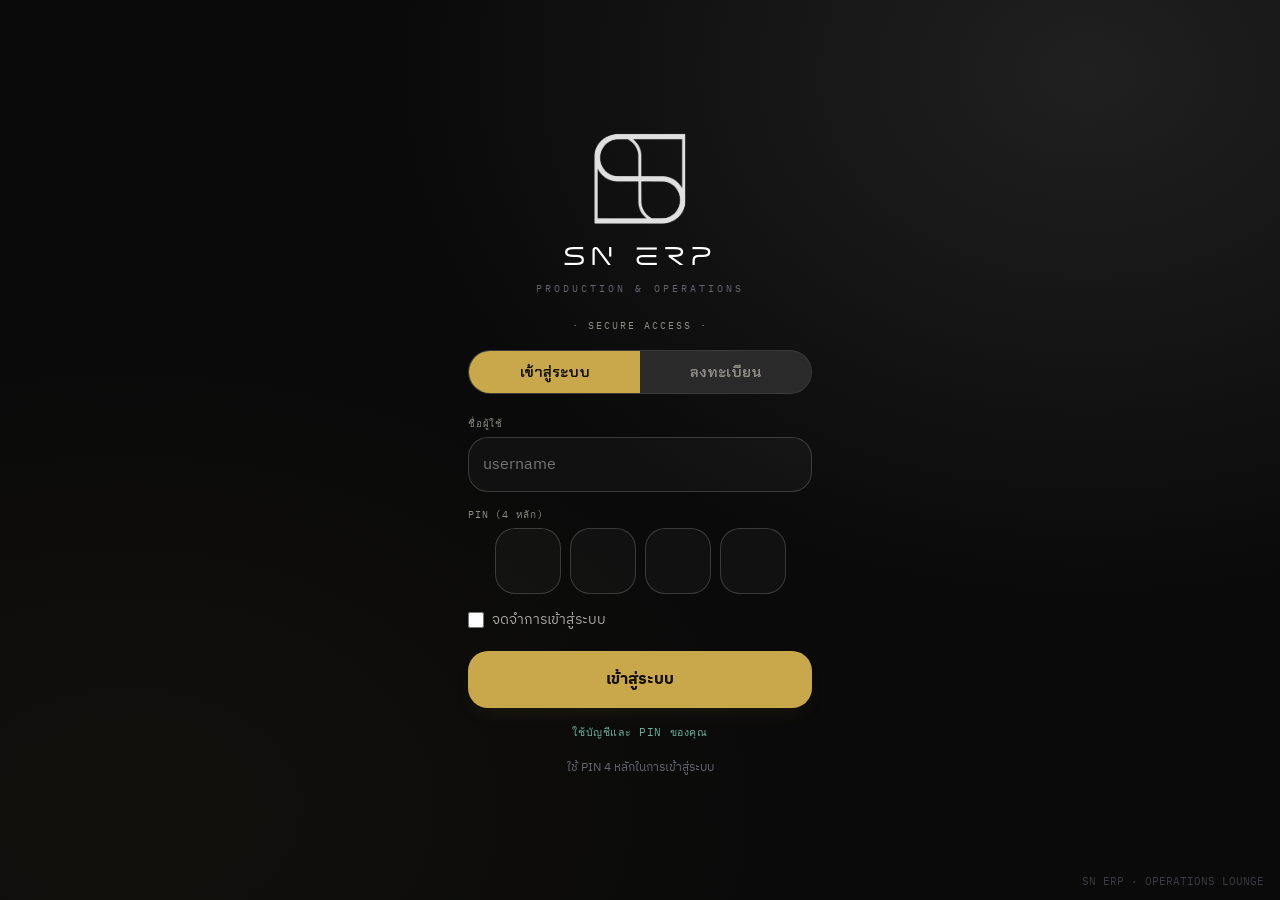
==== commit 3666eb6d: "feat(ceo): Executive dashboard — ROI, ROAS, margin, AR, cash, monthly P&L New ceo.html (Operations L" ====
--- a/admin.html
+++ b/admin.html
@@ -281,7 +281,7 @@
 }
 
 // ===== Permissions matrix =====
-var PERM_PAGES=[['production.html','Production'],['inventory.html','Inventory'],['finance.html','Finance'],['cost.html','Cost'],['qr.html','QR'],['report.html','Report']];
+var PERM_PAGES=[['production.html','Production'],['inventory.html','Inventory'],['finance.html','Finance'],['cost.html','Cost'],['ceo.html','Executive'],['qr.html','QR'],['report.html','Report']];
 var PERM_ROLES=['production','finance','marketing'];
 var _perms={};
 function loadPerms(){
--- a/lounge.css
+++ b/lounge.css
@@ -23,3 +23,9 @@
 @media(max-width:740px){#sn-axis-demo #cfSummary{grid-template-columns:1fr!important}#sn-axis-demo .sn-kpi{padding:18px!important}}
 
 .axis-lounge>.admin-fab{display:none!important}#sn-axis-demo .sn-main>.container{max-width:none;width:100%;padding:0}
+
+/* Text arrival: automatic, brief, monochrome glitch. */
+.sn-text-enter{animation:sn-text-reveal .34s ease-out both}
+@keyframes sn-text-reveal{0%{opacity:0;transform:translateY(4px)}22%{opacity:.8;transform:translate(-1px,1px);text-shadow:1px 0 #bdbdbd66}35%{transform:translate(1px,0);text-shadow:-1px 0 #c9a84c55}48%{transform:translate(-.5px,0);text-shadow:none}100%{opacity:1;transform:none;text-shadow:none}}
+.login-monogram{width:112px;height:112px;object-fit:contain;display:block}.login-container{border-radius:28px}.login-container .tab-bar{border-radius:999px}.login-container .form-group input,.login-container .form-group select,.login-container .pin-input-row input,.login-container .btn-primary,.login-container .error-msg,.login-container .success-msg{border-radius:20px!important}
+@media(prefers-reduced-motion:reduce){.sn-text-enter{animation:none!important}}
